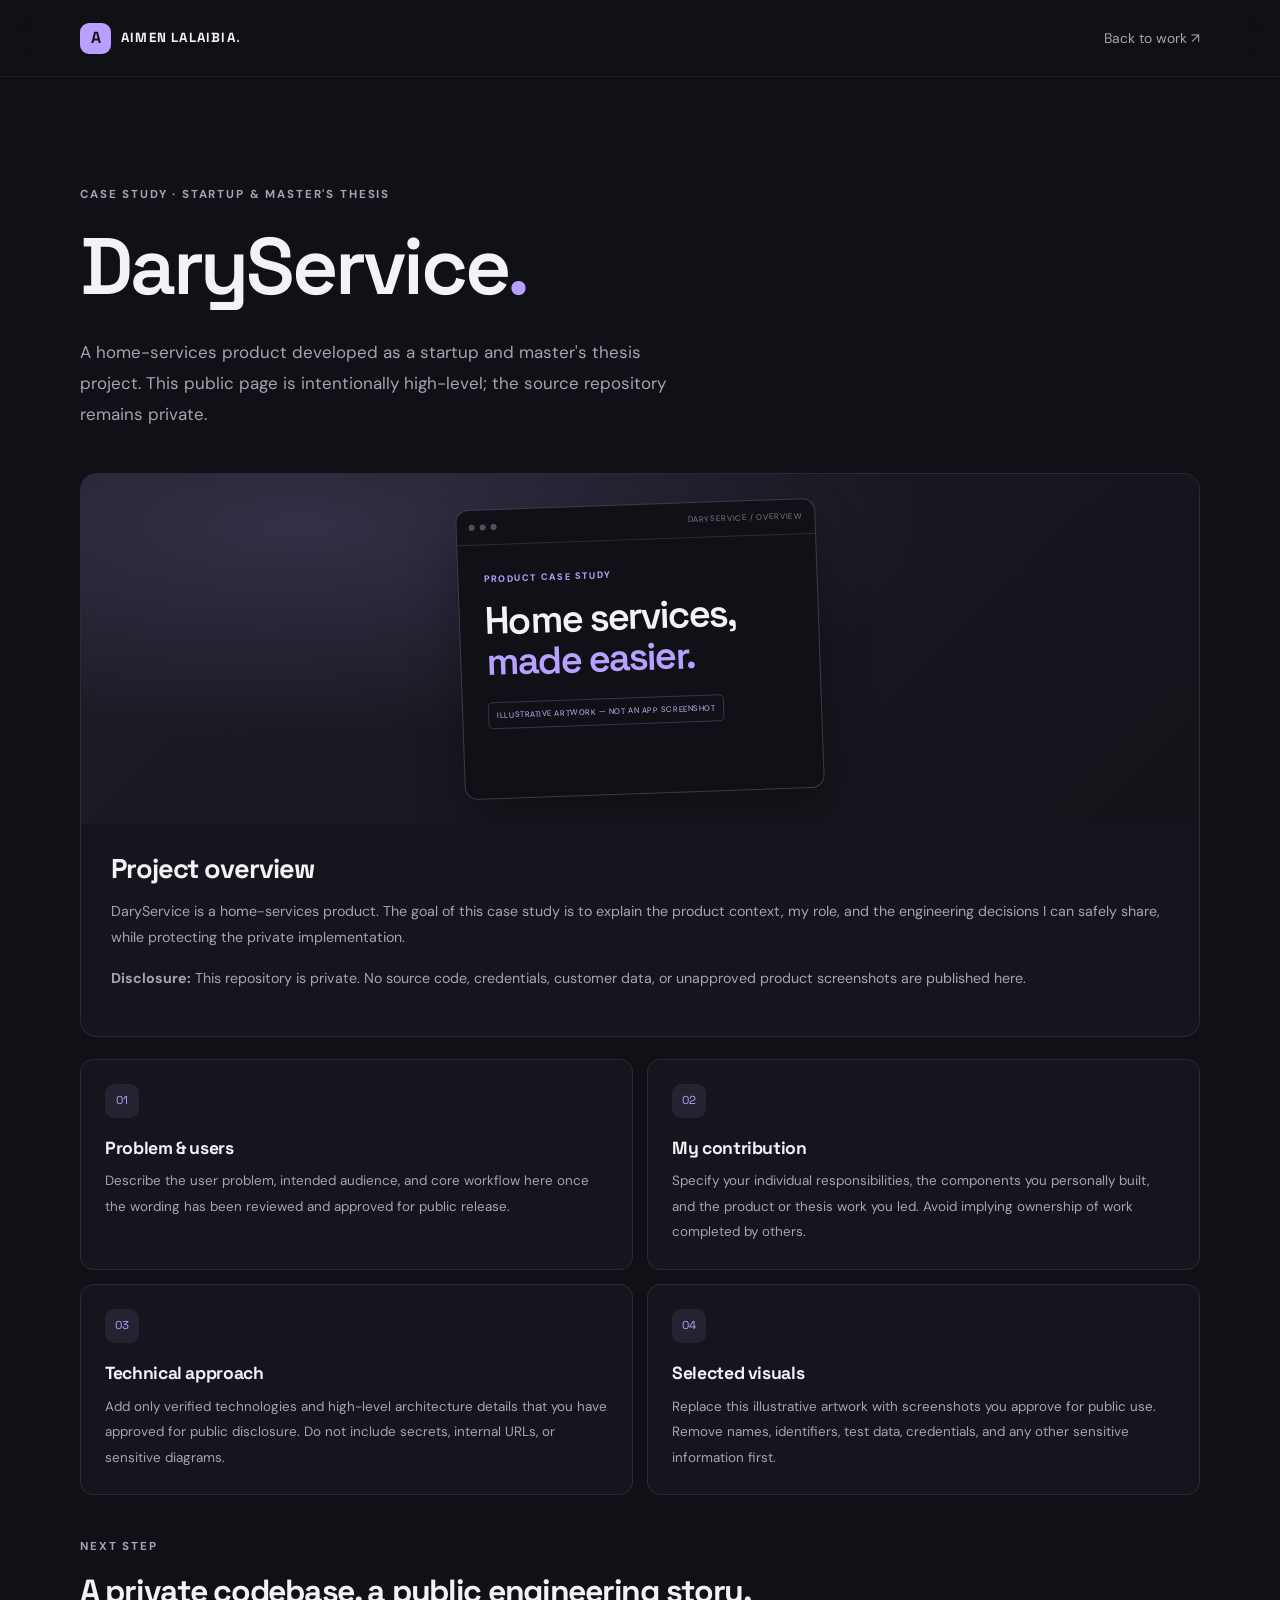
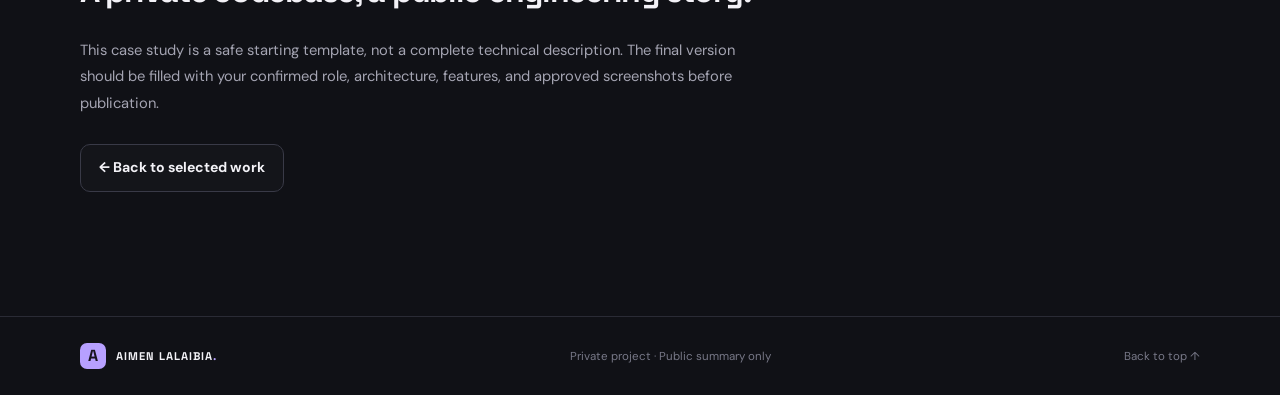
==== projects/daryservice.html @ c3aea8e3 "Added first code" ====
<!doctype html>
<html lang="en">
<head>
  <meta charset="utf-8">
  <meta name="viewport" content="width=device-width, initial-scale=1">
  <meta name="theme-color" content="#101116">
  <meta name="description" content="A high-level case study for DaryService, a private home-services startup and thesis project.">
  <title>DaryService Case Study | Aimen Lalaibia</title>
  <link rel="preconnect" href="https://fonts.googleapis.com">
  <link rel="preconnect" href="https://fonts.gstatic.com" crossorigin>
  <link href="https://fonts.googleapis.com/css2?family=DM+Sans:wght@400;500;600;700&family=Space+Grotesk:wght@400;500;600;700&display=swap" rel="stylesheet">
  <link rel="stylesheet" href="../css/style.css">
</head>
<body>
  <header class="site-header">
    <nav class="nav container" aria-label="Main navigation">
      <a class="brand" href="../index.html"><span class="brand-mark">A</span><span>AIMEN LALAIBIA<span class="brand-dot">.</span></span></a>
      <div class="nav-links" style="display:flex"><a href="../index.html#work">Back to work ↗</a></div>
    </nav>
  </header>
  <main class="container section">
    <p class="eyebrow">CASE STUDY · STARTUP & MASTER'S THESIS</p>
    <h1 style="font-size:clamp(2.8rem,7vw,5rem)">DaryService<span class="accent">.</span></h1>
    <p class="hero-lead">A home-services product developed as a startup and master's thesis project. This public page is intentionally high-level; the source repository remains private.</p>

    <div class="project-card" style="margin-top:42px">
      <div class="project-visual dary-visual" style="min-height:280px">
        <div class="visual-window">
          <div class="visual-window-top"><span></span><span></span><span></span><small>DARYSERVICE / OVERVIEW</small></div>
          <div class="dary-visual-content">
            <div class="visual-kicker">PRODUCT CASE STUDY</div>
            <div class="visual-title">Home services,<br><em>made easier.</em></div>
            <div class="visual-tag">ILLUSTRATIVE ARTWORK — NOT AN APP SCREENSHOT</div>
          </div>
        </div>
      </div>
      <div class="project-content">
        <h3>Project overview</h3>
        <p>DaryService is a home-services product. The goal of this case study is to explain the product context, my role, and the engineering decisions I can safely share, while protecting the private implementation.</p>
        <p><strong>Disclosure:</strong> This repository is private. No source code, credentials, customer data, or unapproved product screenshots are published here.</p>
      </div>
    </div>

    <div class="skills-grid" style="margin-top:22px">
      <article class="skill-card"><div class="skill-card-icon">01</div><h3>Problem & users</h3><p>Describe the user problem, intended audience, and core workflow here once the wording has been reviewed and approved for public release.</p></article>
      <article class="skill-card"><div class="skill-card-icon">02</div><h3>My contribution</h3><p>Specify your individual responsibilities, the components you personally built, and the product or thesis work you led. Avoid implying ownership of work completed by others.</p></article>
      <article class="skill-card"><div class="skill-card-icon">03</div><h3>Technical approach</h3><p>Add only verified technologies and high-level architecture details that you have approved for public disclosure. Do not include secrets, internal URLs, or sensitive diagrams.</p></article>
      <article class="skill-card"><div class="skill-card-icon">04</div><h3>Selected visuals</h3><p>Replace this illustrative artwork with screenshots you approve for public use. Remove names, identifiers, test data, credentials, and any other sensitive information first.</p></article>
    </div>

    <div style="margin-top:42px">
      <p class="eyebrow">NEXT STEP</p>
      <h2 style="font-size:2rem">A private codebase, a public engineering story.</h2>
      <p class="section-intro" style="max-width:680px;margin-top:16px">This case study is a safe starting template, not a complete technical description. The final version should be filled with your confirmed role, architecture, features, and approved screenshots before publication.</p>
      <p style="margin-top:28px"><a class="button button-secondary" href="../index.html#work">← Back to selected work</a></p>
    </div>
  </main>
  <footer class="site-footer"><div class="container footer-inner"><a class="brand" href="../index.html"><span class="brand-mark">A</span><span>AIMEN LALAIBIA<span class="brand-dot">.</span></span></a><span>Private project · Public summary only</span><a href="#top">Back to top ↑</a></div></footer>
</body>
</html>
---- css/style.css ----
/* Aimen Lalaibia — dark mobile-engineering portfolio */
:root {
  color-scheme: dark;
  --bg: #101116;
  --bg-soft: #15161d;
  --panel: #1a1b23;
  --panel-hover: #20212b;
  --text: #f3f2f7;
  --muted: #a4a4b2;
  --subtle: #777887;
  --line: #2a2b35;
  --accent: #b7a0ff;
  --accent-strong: #9b7dff;
  --green: #9be4bf;
  --font-body: "DM Sans", sans-serif;
  --font-display: "Space Grotesk", sans-serif;
  --max-width: 1120px;
}
* { box-sizing: border-box; }
html { scroll-behavior: smooth; scroll-padding-top: 90px; }
body { margin: 0; background: var(--bg); color: var(--text); font-family: var(--font-body); line-height: 1.65; -webkit-font-smoothing: antialiased; }
a { color: inherit; text-decoration: none; }
button, a { -webkit-tap-highlight-color: transparent; }
a:focus-visible, button:focus-visible { outline: 2px solid var(--accent); outline-offset: 4px; }
::selection { color: #15121f; background: var(--accent); }
.container { width: min(var(--max-width), calc(100% - 48px)); margin-inline: auto; }
.section { padding-block: 108px; }
.skip-link { position: absolute; left: 16px; top: -60px; z-index: 1000; padding: 10px 14px; background: var(--accent); color: #15121f; border-radius: 8px; }
.skip-link:focus { top: 12px; }
.site-header { position: sticky; top: 0; z-index: 100; background: rgba(16,17,22,.88); backdrop-filter: blur(18px); border-bottom: 1px solid rgba(255,255,255,.055); }
.nav { min-height: 76px; display: flex; align-items: center; justify-content: space-between; gap: 28px; }
.brand { display: inline-flex; align-items: center; gap: 10px; font-family: var(--font-display); font-weight: 700; font-size: .83rem; letter-spacing: .09em; white-space: nowrap; }
.brand-mark { display: grid; place-items: center; width: 31px; height: 31px; background: var(--accent); color: #17131f; border-radius: 9px; font-size: 1rem; letter-spacing: 0; }
.brand-dot, .accent { color: var(--accent); }
.nav-links { display: flex; align-items: center; gap: 31px; color: var(--muted); font-size: .87rem; }
.nav-links a { transition: color .2s ease; }
.nav-links a:hover, .social-links a:hover, .footer-inner > a:last-child:hover { color: var(--accent); }
.nav-links .nav-contact { color: var(--text); padding: 9px 13px; border: 1px solid var(--line); border-radius: 9px; }
.menu-toggle { display: none; border: 1px solid var(--line); border-radius: 9px; background: var(--panel); width: 42px; height: 42px; padding: 11px; cursor: pointer; }
.menu-toggle span { display: block; height: 2px; background: var(--text); margin: 5px 0; transition: transform .2s ease; }
.hero { min-height: 630px; display: grid; grid-template-columns: 1.25fr .75fr; align-items: center; gap: 70px; position: relative; padding-top: 92px; padding-bottom: 95px; overflow: hidden; }
.hero-copy { position: relative; z-index: 1; }
.eyebrow { margin: 0 0 18px; color: var(--muted); font-size: .72rem; font-weight: 700; letter-spacing: .16em; }
.status-dot { display: inline-block; width: 7px; height: 7px; margin-right: 8px; border-radius: 50%; background: var(--green); box-shadow: 0 0 0 4px rgba(155,228,191,.08); }
h1, h2, h3, p { margin-top: 0; }
h1, h2, h3 { font-family: var(--font-display); line-height: 1.12; letter-spacing: -.04em; }
h1 { max-width: 680px; margin-bottom: 25px; font-size: clamp(3.2rem, 6.1vw, 5.3rem); font-weight: 600; }
.hero-lead { max-width: 610px; color: var(--muted); font-size: 1.06rem; line-height: 1.85; }
.hero-actions { display: flex; flex-wrap: wrap; gap: 12px; margin-top: 30px; }
.button { min-height: 48px; display: inline-flex; align-items: center; justify-content: center; gap: 13px; padding: 0 18px; border: 1px solid transparent; border-radius: 10px; font-weight: 700; font-size: .88rem; transition: transform .2s ease, background .2s ease, border-color .2s ease; }
.button:hover { transform: translateY(-2px); }
.button-primary { background: var(--accent); color: #17131f; }
.button-primary:hover { background: #c7b6ff; }
.button-secondary { border-color: #393a47; color: var(--text); background: rgba(255,255,255,.015); }
.button-secondary:hover { border-color: var(--accent); }
.hero-meta { display: flex; gap: 12px; align-items: center; margin-top: 28px; color: var(--subtle); font-size: .81rem; }
.meta-separator { color: var(--accent); }
.hero-panel { position: relative; z-index: 1; padding: 25px; border: 1px solid #30313d; border-radius: 18px; background: linear-gradient(145deg, #1b1c25, #14151b); box-shadow: 0 25px 80px rgba(0,0,0,.18); }
.panel-top, .panel-bottom { display: flex; justify-content: space-between; align-items: center; gap: 12px; }
.panel-label { color: var(--subtle); font-size: .68rem; font-weight: 700; letter-spacing: .14em; }
.panel-icon { display: grid; place-items: center; width: 32px; height: 32px; border-radius: 10px; background: rgba(183,160,255,.1); color: var(--accent); font-size: 1.2rem; }
.focus-symbol { height: 170px; display: flex; align-items: center; justify-content: center; position: relative; margin: 12px 0 18px; overflow: hidden; border-radius: 12px; background: radial-gradient(ellipse at center, rgba(155,125,255,.16), transparent 66%), #15161d; }
.focus-symbol span { display: grid; place-items: center; width: 88px; height: 88px; color: #17131f; font-family: var(--font-display); font-size: 3.5rem; font-weight: 700; background: var(--accent); border-radius: 27px; transform: rotate(-8deg); box-shadow: 0 0 50px rgba(183,160,255,.2); }
.focus-symbol i { position: absolute; width: 160px; height: 160px; border: 1px solid rgba(183,160,255,.2); border-radius: 50%; }
.focus-symbol i:nth-of-type(2) { width: 210px; height: 210px; }
.focus-symbol i:nth-of-type(3) { width: 260px; height: 260px; }
.hero-panel h2 { margin-bottom: 10px; font-size: 1.4rem; }
.hero-panel p { margin-bottom: 22px; color: var(--muted); font-size: .9rem; }
.panel-divider { height: 1px; background: var(--line); margin-bottom: 17px; }
.panel-bottom { align-items: flex-start; flex-direction: column; gap: 2px; font-size: .79rem; }
.panel-bottom span { color: var(--subtle); }
.panel-bottom strong { font-weight: 600; }
.hero-decoration { position: absolute; border-radius: 50%; filter: blur(1px); pointer-events: none; }
.decoration-one { width: 260px; height: 260px; right: 10%; top: 6%; background: radial-gradient(circle, rgba(155,125,255,.06), transparent 70%); }
.decoration-two { width: 180px; height: 180px; left: 22%; bottom: 0; background: radial-gradient(circle, rgba(155,125,255,.045), transparent 70%); }
.proof-strip { display: grid; grid-template-columns: repeat(4, 1fr); border-block: 1px solid var(--line); padding-block: 23px; gap: 20px; }
.proof-strip > div { display: flex; align-items: center; gap: 11px; color: #c8c7d0; font-size: .82rem; }
.proof-number { color: var(--accent); font-family: var(--font-display); font-size: .72rem; }
.section-heading { display: flex; align-items: flex-end; justify-content: space-between; gap: 45px; margin-bottom: 42px; }
.section-heading .eyebrow { margin-bottom: 13px; }
.section-heading h2, .about-layout h2, .contact-section h2 { margin-bottom: 0; font-size: clamp(2.1rem, 4vw, 3.25rem); }
.section-intro { max-width: 410px; margin: 0 0 4px; color: var(--muted); font-size: .92rem; line-height: 1.8; }
.project-card { border: 1px solid var(--line); border-radius: 16px; overflow: hidden; background: var(--bg-soft); }
.project-featured { display: grid; grid-template-columns: .92fr 1.08fr; margin-bottom: 20px; }
.project-visual { min-height: 370px; display: grid; place-items: center; padding: 30px; overflow: hidden; background: #191a22; }
.dary-visual { background: radial-gradient(ellipse at 20% 15%, rgba(183,160,255,.16), transparent 50%), linear-gradient(135deg,#1c1c27,#13141a); }
.visual-window { width: min(100%, 360px); min-height: 290px; border: 1px solid #3b3b4a; border-radius: 13px; background: #101116; overflow: hidden; transform: rotate(-2deg); box-shadow: 0 25px 50px rgba(0,0,0,.3); }
.visual-window-top { height: 35px; display: flex; align-items: center; gap: 5px; padding: 0 12px; border-bottom: 1px solid #2b2c35; color: var(--subtle); }
.visual-window-top > span { width: 6px; height: 6px; border-radius: 50%; background: #51515d; }
.visual-window-top small { margin-left: auto; font-size: .5rem; letter-spacing: .08em; }
.dary-visual-content { padding: 27px 25px; }
.visual-kicker { color: var(--accent); font-size: .58rem; font-weight: 700; letter-spacing: .15em; }
.visual-title { margin-top: 14px; font-family: var(--font-display); font-size: clamp(1.7rem, 3vw, 2.5rem); font-weight: 600; line-height: 1.05; letter-spacing: -.05em; }
.visual-title em { color: var(--accent); font-style: normal; }
.visual-lines { display: flex; flex-direction: column; gap: 7px; margin-top: 20px; }
.visual-lines span { height: 5px; border-radius: 5px; background: #30313d; }
.visual-lines span:first-child { width: 90%; }.visual-lines span:nth-child(2) { width: 70%; }.visual-lines span:nth-child(3) { width: 48%; }
.visual-tag { display: inline-block; margin-top: 20px; padding: 6px 8px; border: 1px solid #3a344c; border-radius: 5px; color: #c6b6ff; font-size: .49rem; letter-spacing: .07em; }
.project-content { padding: 30px; }
.project-topline { display: flex; justify-content: space-between; align-items: center; gap: 10px; margin-bottom: 17px; }
.project-type, .project-index { color: var(--subtle); font-size: .65rem; font-weight: 700; letter-spacing: .1em; }
.project-index { white-space: nowrap; }
.project-content h3 { margin-bottom: 14px; font-size: 1.7rem; }
.project-content > p { color: var(--muted); font-size: .89rem; line-height: 1.85; }
.project-summary { max-width: 570px; }
.tag-list { display: flex; flex-wrap: wrap; gap: 7px; margin-top: 20px; }
.tag-list span { padding: 5px 9px; border: 1px solid #30313b; border-radius: 7px; color: #c4c2d0; font-size: .7rem; }
.project-links { display: flex; align-items: center; flex-wrap: wrap; gap: 18px; margin-top: 25px; font-size: .82rem; }
.project-links > a { color: var(--accent); font-weight: 700; }
.project-links > a:hover { color: #d4c9ff; }
.private-note, .confidential-caption { color: var(--subtle) !important; font-size: .72rem !important; }
.lock-icon { margin-right: 5px; }
.project-grid { display: grid; grid-template-columns: repeat(2, minmax(0, 1fr)); gap: 20px; }
.project-compact { display: flex; flex-direction: column; }
.project-compact .project-content { flex: 1; padding: 25px; }
.project-compact .project-content h3 { font-size: 1.35rem; }
.project-compact .project-content > p { font-size: .84rem; }
.mini-visual { min-height: 185px; position: relative; overflow: hidden; display: flex; align-items: center; justify-content: center; background: #1b1c25; }
.fidelity-visual { background: radial-gradient(ellipse at 70% 40%, rgba(183,160,255,.14), transparent 55%), #191a22; }
.mini-visual-label { position: absolute; left: 19px; top: 17px; color: #b7a0ff; font-size: .6rem; font-weight: 700; letter-spacing: .12em; }
.mini-shape { position: absolute; border: 1px solid rgba(183,160,255,.3); border-radius: 18px; transform: rotate(-15deg); }
.shape-a { width: 110px; height: 150px; right: 28%; top: 35px; background: linear-gradient(145deg,#292538,#16171e); }
.shape-b { width: 90px; height: 125px; right: 17%; top: 52px; background: #22202e; }
.mini-caption { position: absolute; bottom: 17px; left: 19px; font-family: var(--font-display); font-size: 1.3rem; font-weight: 600; }
.homes-visual { background: radial-gradient(ellipse at 20% 20%, rgba(114,212,171,.1), transparent 55%), #191a22; }
.home-card { position: absolute; width: 180px; height: 72px; display: flex; align-items: center; gap: 10px; padding: 13px; border: 1px solid #3a3b46; border-radius: 10px; background: #121319; color: #d6d5de; font-size: .65rem; box-shadow: 0 10px 30px rgba(0,0,0,.15); }
.home-card-one { transform: rotate(-7deg) translate(-17px,-10px); }.home-card-two { transform: rotate(6deg) translate(22px,22px); }
.home-icon { display: grid; place-items: center; width: 30px; height: 30px; border-radius: 8px; background: rgba(155,228,191,.1); color: var(--green); font-size: 1rem; }
.home-card i { margin-left: auto; width: 6px; height: 6px; border-radius: 50%; background: var(--green); }
.homes-visual .mini-caption { z-index: 2; padding: 3px 8px; background: #191a22; border-radius: 5px; }
.section-footnote { margin: 18px 0 0; color: var(--subtle); font-size: .75rem; }
.experience-section { background: #14151b; border-block: 1px solid #22232c; }
.timeline { position: relative; display: flex; flex-direction: column; gap: 0; }
.timeline-item { display: grid; grid-template-columns: 170px 20px 1fr; gap: 20px; padding-bottom: 48px; }
.timeline-item:last-child { padding-bottom: 0; }
.timeline-date { padding-top: 4px; color: var(--subtle); font-size: .72rem; font-weight: 700; letter-spacing: .07em; }
.timeline-marker { position: relative; display: flex; justify-content: center; }
.timeline-marker::before { content: ""; width: 9px; height: 9px; margin-top: 8px; border: 2px solid var(--accent); border-radius: 50%; background: #14151b; z-index: 1; }
.timeline-marker::after { content: ""; position: absolute; top: 22px; bottom: -48px; width: 1px; background: #38313f; }
.timeline-item:last-child .timeline-marker::after { display: none; }
.timeline-body { padding-bottom: 5px; }
.timeline-title-row { display: flex; align-items: flex-start; justify-content: space-between; gap: 20px; }
.timeline-body h3 { margin-bottom: 5px; font-size: 1.25rem; letter-spacing: -.025em; }
.company { margin-bottom: 18px; color: var(--accent); font-size: .85rem; }
.timeline-kind { padding: 4px 8px; border: 1px solid #36323f; border-radius: 6px; color: var(--subtle); font-size: .62rem; letter-spacing: .08em; white-space: nowrap; }
.timeline-body ul { padding-left: 18px; margin: 0 0 13px; color: var(--muted); font-size: .86rem; }
.timeline-body li { margin-bottom: 8px; padding-left: 4px; }
.timeline-body li::marker { color: var(--accent); }
.skills-grid { display: grid; grid-template-columns: repeat(2, minmax(0,1fr)); gap: 14px; }
.skill-card { min-height: 190px; padding: 24px; border: 1px solid var(--line); border-radius: 13px; background: var(--bg-soft); transition: background .2s ease, border-color .2s ease, transform .2s ease; }
.skill-card:hover { background: var(--panel-hover); border-color: #484052; transform: translateY(-2px); }
.skill-card-icon { display: grid; place-items: center; width: 34px; height: 34px; margin-bottom: 21px; border-radius: 9px; background: rgba(183,160,255,.09); color: var(--accent); font-family: var(--font-display); font-size: .72rem; }
.skill-card h3 { margin-bottom: 10px; font-size: 1.1rem; letter-spacing: -.02em; }
.skill-card p { margin-bottom: 0; color: var(--muted); font-size: .84rem; line-height: 1.9; }
.about-section { background: #14151b; border-block: 1px solid #22232c; }
.about-layout { display: grid; grid-template-columns: .9fr 1.1fr; gap: 80px; }
.about-layout h2 { font-size: clamp(2.1rem, 3.8vw, 3rem); }
.about-copy > p { color: var(--muted); font-size: .92rem; line-height: 1.9; }
.education-list { display: flex; flex-direction: column; gap: 20px; margin-top: 30px; }
.education-list > div { display: flex; flex-direction: column; gap: 4px; padding-left: 17px; border-left: 2px solid #5c4a84; }
.education-list span { color: var(--accent); font-size: .7rem; font-weight: 700; letter-spacing: .08em; }
.education-list strong { font-size: .9rem; font-weight: 600; }
.education-list small { color: var(--subtle); font-size: .78rem; line-height: 1.6; }
.contact-section { text-align: center; padding-block: 112px 100px; }
.contact-section .eyebrow { margin-bottom: 17px; }
.contact-section h2 { font-size: clamp(2.7rem, 5vw, 4rem); }
.contact-copy { max-width: 520px; margin: 22px auto 0; color: var(--muted); font-size: .95rem; line-height: 1.8; }
.contact-actions { justify-content: center; }
.social-links { display: flex; flex-wrap: wrap; justify-content: center; gap: 25px; margin-top: 34px; color: var(--muted); font-size: .8rem; }
.site-footer { border-top: 1px solid var(--line); }
.footer-inner { min-height: 78px; display: flex; align-items: center; justify-content: space-between; gap: 20px; color: var(--subtle); font-size: .72rem; }
.footer-inner .brand { color: var(--text); font-size: .7rem; }
.footer-inner .brand-mark { width: 26px; height: 26px; border-radius: 7px; }
.footer-inner > a:last-child { white-space: nowrap; }
@media (max-width: 900px) {
  .hero { gap: 35px; grid-template-columns: 1.1fr .9fr; }
  .hero-panel { padding: 19px; }
  .proof-strip { grid-template-columns: repeat(2, 1fr); }
  .about-layout { gap: 45px; }
  .project-content { padding: 24px; }
  .timeline-item { grid-template-columns: 135px 18px 1fr; gap: 15px; }
}
@media (max-width: 700px) {
  .container { width: min(100% - 36px, var(--max-width)); }
  .section { padding-block: 76px; }
  .nav { min-height: 68px; }
  .menu-toggle { display: block; }
  .nav-links { display: none; position: absolute; left: 18px; right: 18px; top: 61px; padding: 16px; border: 1px solid var(--line); border-radius: 13px; background: #191a22; flex-direction: column; align-items: stretch; gap: 0; box-shadow: 0 20px 45px rgba(0,0,0,.35); }
  .nav-links.is-open { display: flex; }
  .nav-links a { padding: 12px 10px; }
  .nav-links .nav-contact { margin-top: 5px; text-align: center; }
  .hero { min-height: auto; grid-template-columns: 1fr; gap: 42px; padding-top: 75px; padding-bottom: 64px; }
  h1 { font-size: clamp(3rem, 12vw, 4.5rem); }
  .hero-lead { font-size: .98rem; }
  .hero-panel { max-width: 470px; }
  .focus-symbol { height: 145px; }
  .proof-strip { gap: 17px 12px; padding-block: 20px; }
  .proof-strip > div { align-items: flex-start; font-size: .75rem; }
  .section-heading { display: block; margin-bottom: 30px; }
  .section-intro { margin-top: 18px; }
  .project-featured { grid-template-columns: 1fr; }
  .project-visual { min-height: 285px; padding: 22px; }
  .visual-window { min-height: 245px; }
  .dary-visual-content { padding: 20px; }
  .project-grid, .skills-grid { grid-template-columns: 1fr; }
  .project-compact .project-content { padding: 23px; }
  .mini-visual { min-height: 175px; }
  .timeline-item { grid-template-columns: 18px 1fr; gap: 13px; padding-bottom: 38px; }
  .timeline-date { grid-column: 2; grid-row: 1; padding-top: 0; }
  .timeline-marker { grid-column: 1; grid-row: 1 / span 2; }
  .timeline-marker::before { margin-top: 5px; }
  .timeline-marker::after { top: 20px; bottom: -38px; }
  .timeline-body { grid-column: 2; grid-row: 2; }
  .timeline-title-row { display: block; }
  .timeline-kind { display: inline-block; margin-bottom: 13px; }
  .about-layout { grid-template-columns: 1fr; gap: 30px; }
  .contact-section { padding-block: 78px; }
  .footer-inner { padding-block: 18px; flex-wrap: wrap; }
  .footer-inner > span { order: 3; width: 100%; }
}
@media (max-width: 400px) {
  .container { width: calc(100% - 28px); }
  .brand { font-size: .72rem; }
  .hero-actions { flex-direction: column; align-items: stretch; }
  .hero-meta { flex-wrap: wrap; }
  .project-content { padding: 21px; }
  .project-topline { align-items: flex-start; }
  .project-type, .project-index { font-size: .58rem; }
}
@media (prefers-reduced-motion: reduce) {
  *, *::before, *::after { scroll-behavior: auto !important; transition-duration: .01ms !important; animation-duration: .01ms !important; animation-iteration-count: 1 !important; }
}
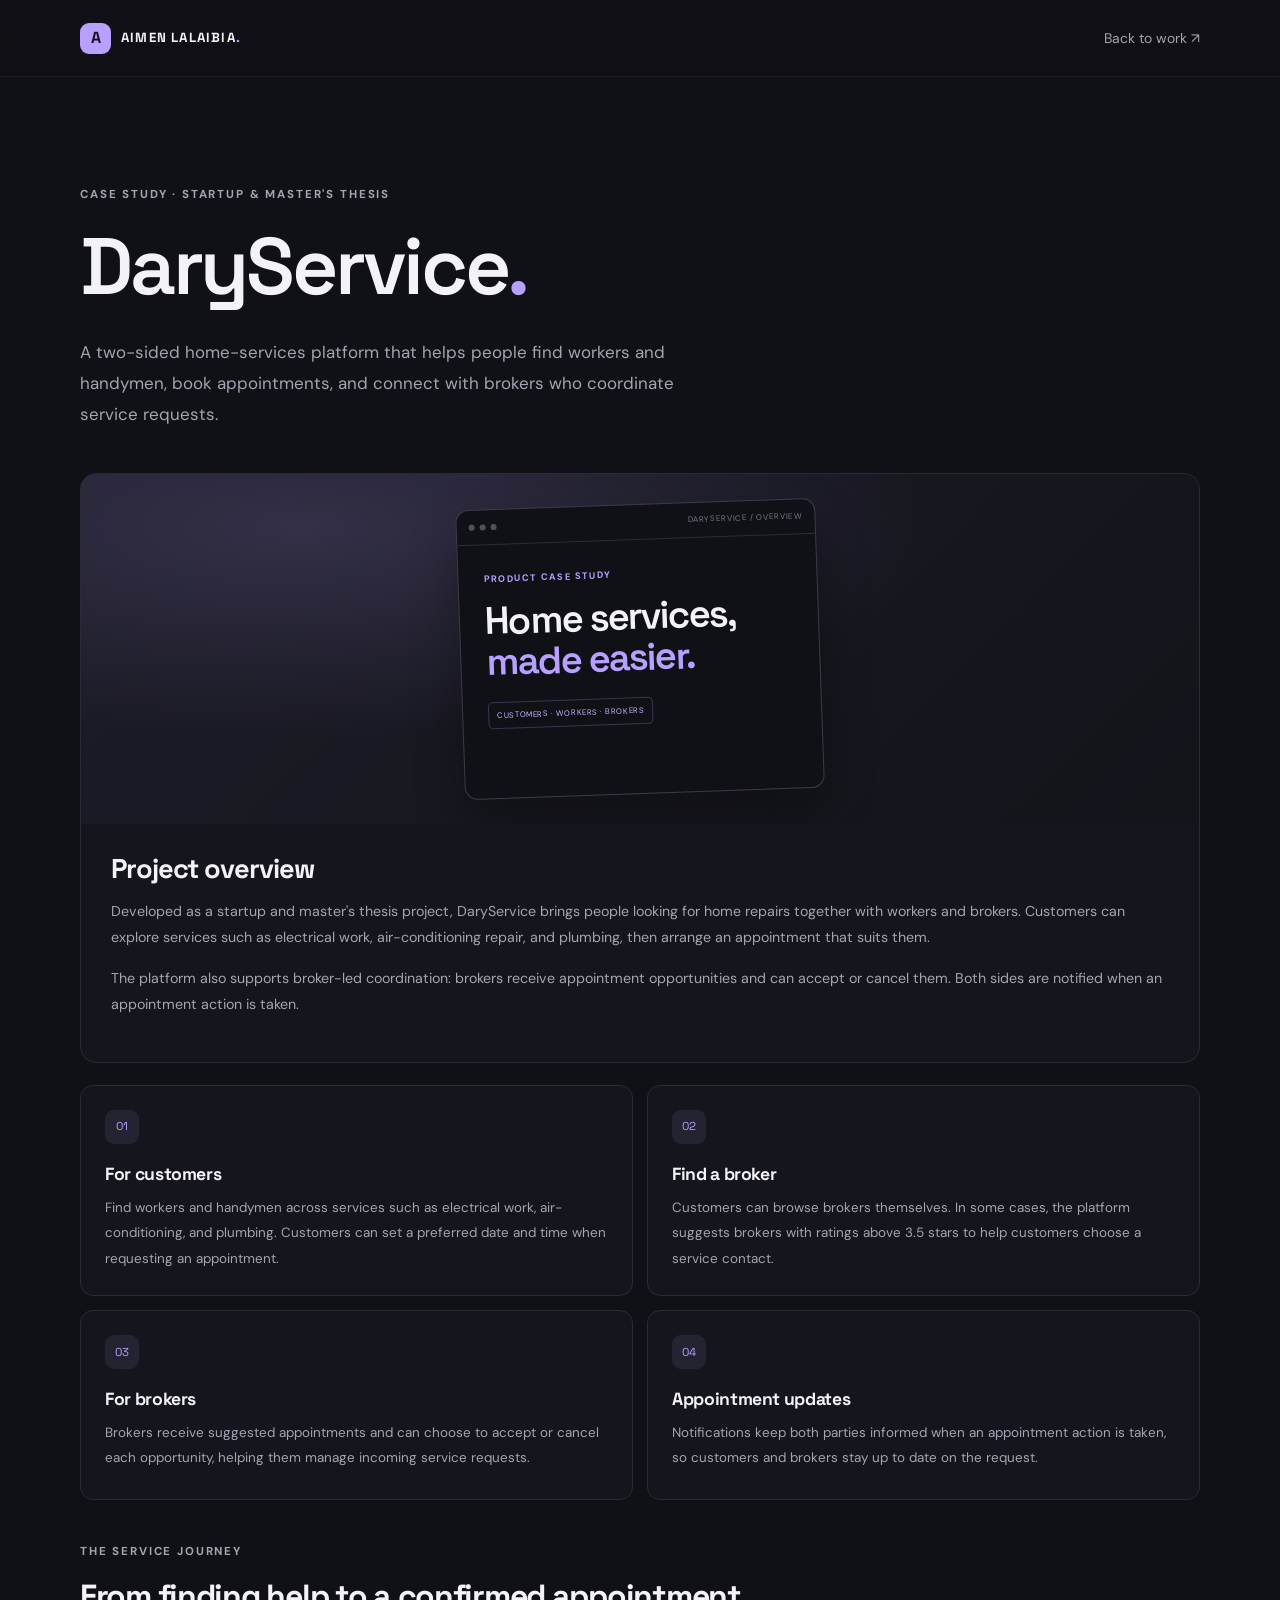
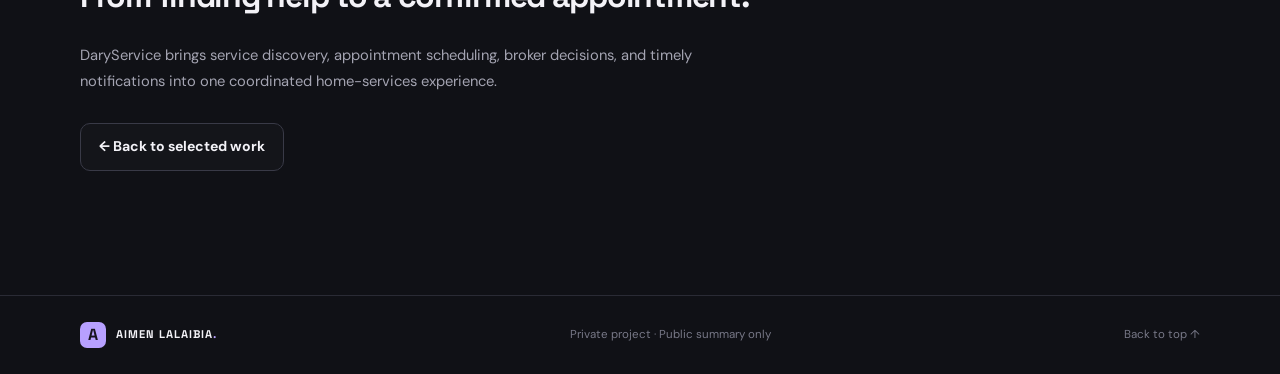
==== commit fe92cf1e: "refactored and deleted readme file" ====
--- a/projects/daryservice.html
+++ b/projects/daryservice.html
@@ -1,60 +1,82 @@
 <!doctype html>
 <html lang="en">
+
 <head>
-  <meta charset="utf-8">
-  <meta name="viewport" content="width=device-width, initial-scale=1">
-  <meta name="theme-color" content="#101116">
-  <meta name="description" content="A high-level case study for DaryService, a private home-services startup and thesis project.">
-  <title>DaryService Case Study | Aimen Lalaibia</title>
-  <link rel="preconnect" href="https://fonts.googleapis.com">
-  <link rel="preconnect" href="https://fonts.gstatic.com" crossorigin>
-  <link href="https://fonts.googleapis.com/css2?family=DM+Sans:wght@400;500;600;700&family=Space+Grotesk:wght@400;500;600;700&display=swap" rel="stylesheet">
-  <link rel="stylesheet" href="../css/style.css">
+    <meta charset="utf-8">
+    <meta name="viewport" content="width=device-width, initial-scale=1">
+    <meta name="theme-color" content="#101116">
+    <meta name="description" content="DaryService is a two-sided home-services platform for finding workers, booking appointments, and coordinating brokers.">
+    <title>DaryService Case Study | Aimen Lalaibia</title>
+    <link rel="preconnect" href="https://fonts.googleapis.com">
+    <link rel="preconnect" href="https://fonts.gstatic.com" crossorigin>
+    <link href="https://fonts.googleapis.com/css2?family=DM+Sans:wght@400;500;600;700&family=Space+Grotesk:wght@400;500;600;700&display=swap" rel="stylesheet">
+    <link rel="stylesheet" href="../css/style.css">
 </head>
+
 <body>
-  <header class="site-header">
-    <nav class="nav container" aria-label="Main navigation">
-      <a class="brand" href="../index.html"><span class="brand-mark">A</span><span>AIMEN LALAIBIA<span class="brand-dot">.</span></span></a>
-      <div class="nav-links" style="display:flex"><a href="../index.html#work">Back to work ↗</a></div>
-    </nav>
-  </header>
-  <main class="container section">
-    <p class="eyebrow">CASE STUDY · STARTUP & MASTER'S THESIS</p>
-    <h1 style="font-size:clamp(2.8rem,7vw,5rem)">DaryService<span class="accent">.</span></h1>
-    <p class="hero-lead">A home-services product developed as a startup and master's thesis project. This public page is intentionally high-level; the source repository remains private.</p>
+    <header class="site-header">
+        <nav class="nav container" aria-label="Main navigation">
+            <a class="brand" href="../index.html"><span class="brand-mark">A</span><span>AIMEN LALAIBIA<span class="brand-dot">.</span></span></a>
+            <div class="nav-links" style="display:flex"><a href="../index.html#work">Back to work ↗</a></div>
+        </nav>
+    </header>
+    <main class="container section">
+        <p class="eyebrow">CASE STUDY · STARTUP & MASTER'S THESIS</p>
+        <h1 style="font-size:clamp(2.8rem,7vw,5rem)">DaryService<span class="accent">.</span></h1>
+        <p class="hero-lead">A two-sided home-services platform that helps people find workers and handymen, book appointments, and connect with brokers who coordinate service requests.</p>
 
-    <div class="project-card" style="margin-top:42px">
-      <div class="project-visual dary-visual" style="min-height:280px">
-        <div class="visual-window">
-          <div class="visual-window-top"><span></span><span></span><span></span><small>DARYSERVICE / OVERVIEW</small></div>
-          <div class="dary-visual-content">
-            <div class="visual-kicker">PRODUCT CASE STUDY</div>
-            <div class="visual-title">Home services,<br><em>made easier.</em></div>
-            <div class="visual-tag">ILLUSTRATIVE ARTWORK — NOT AN APP SCREENSHOT</div>
-          </div>
+        <div class="project-card" style="margin-top:42px">
+            <div class="project-visual dary-visual" style="min-height:280px">
+                <div class="visual-window">
+                    <div class="visual-window-top"><span></span><span></span><span></span><small>DARYSERVICE / OVERVIEW</small></div>
+                    <div class="dary-visual-content">
+                        <div class="visual-kicker">PRODUCT CASE STUDY</div>
+                        <div class="visual-title">Home services,<br><em>made easier.</em></div>
+                        <div class="visual-tag">CUSTOMERS · WORKERS · BROKERS</div>
+                    </div>
+                </div>
+            </div>
+            <div class="project-content">
+                <h3>Project overview</h3>
+                <p>Developed as a startup and master's thesis project, DaryService brings people looking for home repairs together with workers and brokers. Customers can explore services such as electrical work, air-conditioning repair, and plumbing, then
+                    arrange an appointment that suits them.</p>
+                <p>The platform also supports broker-led coordination: brokers receive appointment opportunities and can accept or cancel them. Both sides are notified when an appointment action is taken.</p>
+            </div>
         </div>
-      </div>
-      <div class="project-content">
-        <h3>Project overview</h3>
-        <p>DaryService is a home-services product. The goal of this case study is to explain the product context, my role, and the engineering decisions I can safely share, while protecting the private implementation.</p>
-        <p><strong>Disclosure:</strong> This repository is private. No source code, credentials, customer data, or unapproved product screenshots are published here.</p>
-      </div>
-    </div>
 
-    <div class="skills-grid" style="margin-top:22px">
-      <article class="skill-card"><div class="skill-card-icon">01</div><h3>Problem & users</h3><p>Describe the user problem, intended audience, and core workflow here once the wording has been reviewed and approved for public release.</p></article>
-      <article class="skill-card"><div class="skill-card-icon">02</div><h3>My contribution</h3><p>Specify your individual responsibilities, the components you personally built, and the product or thesis work you led. Avoid implying ownership of work completed by others.</p></article>
-      <article class="skill-card"><div class="skill-card-icon">03</div><h3>Technical approach</h3><p>Add only verified technologies and high-level architecture details that you have approved for public disclosure. Do not include secrets, internal URLs, or sensitive diagrams.</p></article>
-      <article class="skill-card"><div class="skill-card-icon">04</div><h3>Selected visuals</h3><p>Replace this illustrative artwork with screenshots you approve for public use. Remove names, identifiers, test data, credentials, and any other sensitive information first.</p></article>
-    </div>
+        <div class="skills-grid" style="margin-top:22px">
+            <article class="skill-card">
+                <div class="skill-card-icon">01</div>
+                <h3>For customers</h3>
+                <p>Find workers and handymen across services such as electrical work, air-conditioning, and plumbing. Customers can set a preferred date and time when requesting an appointment.</p>
+            </article>
+            <article class="skill-card">
+                <div class="skill-card-icon">02</div>
+                <h3>Find a broker</h3>
+                <p>Customers can browse brokers themselves. In some cases, the platform suggests brokers with ratings above 3.5 stars to help customers choose a service contact.</p>
+            </article>
+            <article class="skill-card">
+                <div class="skill-card-icon">03</div>
+                <h3>For brokers</h3>
+                <p>Brokers receive suggested appointments and can choose to accept or cancel each opportunity, helping them manage incoming service requests.</p>
+            </article>
+            <article class="skill-card">
+                <div class="skill-card-icon">04</div>
+                <h3>Appointment updates</h3>
+                <p>Notifications keep both parties informed when an appointment action is taken, so customers and brokers stay up to date on the request.</p>
+            </article>
+        </div>
 
-    <div style="margin-top:42px">
-      <p class="eyebrow">NEXT STEP</p>
-      <h2 style="font-size:2rem">A private codebase, a public engineering story.</h2>
-      <p class="section-intro" style="max-width:680px;margin-top:16px">This case study is a safe starting template, not a complete technical description. The final version should be filled with your confirmed role, architecture, features, and approved screenshots before publication.</p>
-      <p style="margin-top:28px"><a class="button button-secondary" href="../index.html#work">← Back to selected work</a></p>
-    </div>
-  </main>
-  <footer class="site-footer"><div class="container footer-inner"><a class="brand" href="../index.html"><span class="brand-mark">A</span><span>AIMEN LALAIBIA<span class="brand-dot">.</span></span></a><span>Private project · Public summary only</span><a href="#top">Back to top ↑</a></div></footer>
+        <div style="margin-top:42px">
+            <p class="eyebrow">THE SERVICE JOURNEY</p>
+            <h2 style="font-size:2rem">From finding help to a confirmed appointment.</h2>
+            <p class="section-intro" style="max-width:680px;margin-top:16px">DaryService brings service discovery, appointment scheduling, broker decisions, and timely notifications into one coordinated home-services experience.</p>
+            <p style="margin-top:28px"><a class="button button-secondary" href="../index.html#work">← Back to selected work</a></p>
+        </div>
+    </main>
+    <footer class="site-footer">
+        <div class="container footer-inner"><a class="brand" href="../index.html"><span class="brand-mark">A</span><span>AIMEN LALAIBIA<span class="brand-dot">.</span></span></a><span>Private project · Public summary only</span><a href="#top">Back to top ↑</a></div>
+    </footer>
 </body>
-</html>
+
+</html>
--- a/css/style.css
+++ b/css/style.css
@@ -1,4 +1,5 @@
 /* Aimen Lalaibia — dark mobile-engineering portfolio */
+
 :root {
   color-scheme: dark;
   --bg: #101116;
@@ -16,217 +17,1436 @@
   --font-display: "Space Grotesk", sans-serif;
   --max-width: 1120px;
 }
-* { box-sizing: border-box; }
-html { scroll-behavior: smooth; scroll-padding-top: 90px; }
-body { margin: 0; background: var(--bg); color: var(--text); font-family: var(--font-body); line-height: 1.65; -webkit-font-smoothing: antialiased; }
-a { color: inherit; text-decoration: none; }
-button, a { -webkit-tap-highlight-color: transparent; }
-a:focus-visible, button:focus-visible { outline: 2px solid var(--accent); outline-offset: 4px; }
-::selection { color: #15121f; background: var(--accent); }
-.container { width: min(var(--max-width), calc(100% - 48px)); margin-inline: auto; }
-.section { padding-block: 108px; }
-.skip-link { position: absolute; left: 16px; top: -60px; z-index: 1000; padding: 10px 14px; background: var(--accent); color: #15121f; border-radius: 8px; }
-.skip-link:focus { top: 12px; }
-.site-header { position: sticky; top: 0; z-index: 100; background: rgba(16,17,22,.88); backdrop-filter: blur(18px); border-bottom: 1px solid rgba(255,255,255,.055); }
-.nav { min-height: 76px; display: flex; align-items: center; justify-content: space-between; gap: 28px; }
-.brand { display: inline-flex; align-items: center; gap: 10px; font-family: var(--font-display); font-weight: 700; font-size: .83rem; letter-spacing: .09em; white-space: nowrap; }
-.brand-mark { display: grid; place-items: center; width: 31px; height: 31px; background: var(--accent); color: #17131f; border-radius: 9px; font-size: 1rem; letter-spacing: 0; }
-.brand-dot, .accent { color: var(--accent); }
-.nav-links { display: flex; align-items: center; gap: 31px; color: var(--muted); font-size: .87rem; }
-.nav-links a { transition: color .2s ease; }
-.nav-links a:hover, .social-links a:hover, .footer-inner > a:last-child:hover { color: var(--accent); }
-.nav-links .nav-contact { color: var(--text); padding: 9px 13px; border: 1px solid var(--line); border-radius: 9px; }
-.menu-toggle { display: none; border: 1px solid var(--line); border-radius: 9px; background: var(--panel); width: 42px; height: 42px; padding: 11px; cursor: pointer; }
-.menu-toggle span { display: block; height: 2px; background: var(--text); margin: 5px 0; transition: transform .2s ease; }
-.hero { min-height: 630px; display: grid; grid-template-columns: 1.25fr .75fr; align-items: center; gap: 70px; position: relative; padding-top: 92px; padding-bottom: 95px; overflow: hidden; }
-.hero-copy { position: relative; z-index: 1; }
-.eyebrow { margin: 0 0 18px; color: var(--muted); font-size: .72rem; font-weight: 700; letter-spacing: .16em; }
-.status-dot { display: inline-block; width: 7px; height: 7px; margin-right: 8px; border-radius: 50%; background: var(--green); box-shadow: 0 0 0 4px rgba(155,228,191,.08); }
-h1, h2, h3, p { margin-top: 0; }
-h1, h2, h3 { font-family: var(--font-display); line-height: 1.12; letter-spacing: -.04em; }
-h1 { max-width: 680px; margin-bottom: 25px; font-size: clamp(3.2rem, 6.1vw, 5.3rem); font-weight: 600; }
-.hero-lead { max-width: 610px; color: var(--muted); font-size: 1.06rem; line-height: 1.85; }
-.hero-actions { display: flex; flex-wrap: wrap; gap: 12px; margin-top: 30px; }
-.button { min-height: 48px; display: inline-flex; align-items: center; justify-content: center; gap: 13px; padding: 0 18px; border: 1px solid transparent; border-radius: 10px; font-weight: 700; font-size: .88rem; transition: transform .2s ease, background .2s ease, border-color .2s ease; }
-.button:hover { transform: translateY(-2px); }
-.button-primary { background: var(--accent); color: #17131f; }
-.button-primary:hover { background: #c7b6ff; }
-.button-secondary { border-color: #393a47; color: var(--text); background: rgba(255,255,255,.015); }
-.button-secondary:hover { border-color: var(--accent); }
-.hero-meta { display: flex; gap: 12px; align-items: center; margin-top: 28px; color: var(--subtle); font-size: .81rem; }
-.meta-separator { color: var(--accent); }
-.hero-panel { position: relative; z-index: 1; padding: 25px; border: 1px solid #30313d; border-radius: 18px; background: linear-gradient(145deg, #1b1c25, #14151b); box-shadow: 0 25px 80px rgba(0,0,0,.18); }
-.panel-top, .panel-bottom { display: flex; justify-content: space-between; align-items: center; gap: 12px; }
-.panel-label { color: var(--subtle); font-size: .68rem; font-weight: 700; letter-spacing: .14em; }
-.panel-icon { display: grid; place-items: center; width: 32px; height: 32px; border-radius: 10px; background: rgba(183,160,255,.1); color: var(--accent); font-size: 1.2rem; }
-.focus-symbol { height: 170px; display: flex; align-items: center; justify-content: center; position: relative; margin: 12px 0 18px; overflow: hidden; border-radius: 12px; background: radial-gradient(ellipse at center, rgba(155,125,255,.16), transparent 66%), #15161d; }
-.focus-symbol span { display: grid; place-items: center; width: 88px; height: 88px; color: #17131f; font-family: var(--font-display); font-size: 3.5rem; font-weight: 700; background: var(--accent); border-radius: 27px; transform: rotate(-8deg); box-shadow: 0 0 50px rgba(183,160,255,.2); }
-.focus-symbol i { position: absolute; width: 160px; height: 160px; border: 1px solid rgba(183,160,255,.2); border-radius: 50%; }
-.focus-symbol i:nth-of-type(2) { width: 210px; height: 210px; }
-.focus-symbol i:nth-of-type(3) { width: 260px; height: 260px; }
-.hero-panel h2 { margin-bottom: 10px; font-size: 1.4rem; }
-.hero-panel p { margin-bottom: 22px; color: var(--muted); font-size: .9rem; }
-.panel-divider { height: 1px; background: var(--line); margin-bottom: 17px; }
-.panel-bottom { align-items: flex-start; flex-direction: column; gap: 2px; font-size: .79rem; }
-.panel-bottom span { color: var(--subtle); }
-.panel-bottom strong { font-weight: 600; }
-.hero-decoration { position: absolute; border-radius: 50%; filter: blur(1px); pointer-events: none; }
-.decoration-one { width: 260px; height: 260px; right: 10%; top: 6%; background: radial-gradient(circle, rgba(155,125,255,.06), transparent 70%); }
-.decoration-two { width: 180px; height: 180px; left: 22%; bottom: 0; background: radial-gradient(circle, rgba(155,125,255,.045), transparent 70%); }
-.proof-strip { display: grid; grid-template-columns: repeat(4, 1fr); border-block: 1px solid var(--line); padding-block: 23px; gap: 20px; }
-.proof-strip > div { display: flex; align-items: center; gap: 11px; color: #c8c7d0; font-size: .82rem; }
-.proof-number { color: var(--accent); font-family: var(--font-display); font-size: .72rem; }
-.section-heading { display: flex; align-items: flex-end; justify-content: space-between; gap: 45px; margin-bottom: 42px; }
-.section-heading .eyebrow { margin-bottom: 13px; }
-.section-heading h2, .about-layout h2, .contact-section h2 { margin-bottom: 0; font-size: clamp(2.1rem, 4vw, 3.25rem); }
-.section-intro { max-width: 410px; margin: 0 0 4px; color: var(--muted); font-size: .92rem; line-height: 1.8; }
-.project-card { border: 1px solid var(--line); border-radius: 16px; overflow: hidden; background: var(--bg-soft); }
-.project-featured { display: grid; grid-template-columns: .92fr 1.08fr; margin-bottom: 20px; }
-.project-visual { min-height: 370px; display: grid; place-items: center; padding: 30px; overflow: hidden; background: #191a22; }
-.dary-visual { background: radial-gradient(ellipse at 20% 15%, rgba(183,160,255,.16), transparent 50%), linear-gradient(135deg,#1c1c27,#13141a); }
-.visual-window { width: min(100%, 360px); min-height: 290px; border: 1px solid #3b3b4a; border-radius: 13px; background: #101116; overflow: hidden; transform: rotate(-2deg); box-shadow: 0 25px 50px rgba(0,0,0,.3); }
-.visual-window-top { height: 35px; display: flex; align-items: center; gap: 5px; padding: 0 12px; border-bottom: 1px solid #2b2c35; color: var(--subtle); }
-.visual-window-top > span { width: 6px; height: 6px; border-radius: 50%; background: #51515d; }
-.visual-window-top small { margin-left: auto; font-size: .5rem; letter-spacing: .08em; }
-.dary-visual-content { padding: 27px 25px; }
-.visual-kicker { color: var(--accent); font-size: .58rem; font-weight: 700; letter-spacing: .15em; }
-.visual-title { margin-top: 14px; font-family: var(--font-display); font-size: clamp(1.7rem, 3vw, 2.5rem); font-weight: 600; line-height: 1.05; letter-spacing: -.05em; }
-.visual-title em { color: var(--accent); font-style: normal; }
-.visual-lines { display: flex; flex-direction: column; gap: 7px; margin-top: 20px; }
-.visual-lines span { height: 5px; border-radius: 5px; background: #30313d; }
-.visual-lines span:first-child { width: 90%; }.visual-lines span:nth-child(2) { width: 70%; }.visual-lines span:nth-child(3) { width: 48%; }
-.visual-tag { display: inline-block; margin-top: 20px; padding: 6px 8px; border: 1px solid #3a344c; border-radius: 5px; color: #c6b6ff; font-size: .49rem; letter-spacing: .07em; }
-.project-content { padding: 30px; }
-.project-topline { display: flex; justify-content: space-between; align-items: center; gap: 10px; margin-bottom: 17px; }
-.project-type, .project-index { color: var(--subtle); font-size: .65rem; font-weight: 700; letter-spacing: .1em; }
-.project-index { white-space: nowrap; }
-.project-content h3 { margin-bottom: 14px; font-size: 1.7rem; }
-.project-content > p { color: var(--muted); font-size: .89rem; line-height: 1.85; }
-.project-summary { max-width: 570px; }
-.tag-list { display: flex; flex-wrap: wrap; gap: 7px; margin-top: 20px; }
-.tag-list span { padding: 5px 9px; border: 1px solid #30313b; border-radius: 7px; color: #c4c2d0; font-size: .7rem; }
-.project-links { display: flex; align-items: center; flex-wrap: wrap; gap: 18px; margin-top: 25px; font-size: .82rem; }
-.project-links > a { color: var(--accent); font-weight: 700; }
-.project-links > a:hover { color: #d4c9ff; }
-.private-note, .confidential-caption { color: var(--subtle) !important; font-size: .72rem !important; }
-.lock-icon { margin-right: 5px; }
-.project-grid { display: grid; grid-template-columns: repeat(2, minmax(0, 1fr)); gap: 20px; }
-.project-compact { display: flex; flex-direction: column; }
-.project-compact .project-content { flex: 1; padding: 25px; }
-.project-compact .project-content h3 { font-size: 1.35rem; }
-.project-compact .project-content > p { font-size: .84rem; }
-.mini-visual { min-height: 185px; position: relative; overflow: hidden; display: flex; align-items: center; justify-content: center; background: #1b1c25; }
-.fidelity-visual { background: radial-gradient(ellipse at 70% 40%, rgba(183,160,255,.14), transparent 55%), #191a22; }
-.mini-visual-label { position: absolute; left: 19px; top: 17px; color: #b7a0ff; font-size: .6rem; font-weight: 700; letter-spacing: .12em; }
-.mini-shape { position: absolute; border: 1px solid rgba(183,160,255,.3); border-radius: 18px; transform: rotate(-15deg); }
-.shape-a { width: 110px; height: 150px; right: 28%; top: 35px; background: linear-gradient(145deg,#292538,#16171e); }
-.shape-b { width: 90px; height: 125px; right: 17%; top: 52px; background: #22202e; }
-.mini-caption { position: absolute; bottom: 17px; left: 19px; font-family: var(--font-display); font-size: 1.3rem; font-weight: 600; }
-.homes-visual { background: radial-gradient(ellipse at 20% 20%, rgba(114,212,171,.1), transparent 55%), #191a22; }
-.home-card { position: absolute; width: 180px; height: 72px; display: flex; align-items: center; gap: 10px; padding: 13px; border: 1px solid #3a3b46; border-radius: 10px; background: #121319; color: #d6d5de; font-size: .65rem; box-shadow: 0 10px 30px rgba(0,0,0,.15); }
-.home-card-one { transform: rotate(-7deg) translate(-17px,-10px); }.home-card-two { transform: rotate(6deg) translate(22px,22px); }
-.home-icon { display: grid; place-items: center; width: 30px; height: 30px; border-radius: 8px; background: rgba(155,228,191,.1); color: var(--green); font-size: 1rem; }
-.home-card i { margin-left: auto; width: 6px; height: 6px; border-radius: 50%; background: var(--green); }
-.homes-visual .mini-caption { z-index: 2; padding: 3px 8px; background: #191a22; border-radius: 5px; }
-.section-footnote { margin: 18px 0 0; color: var(--subtle); font-size: .75rem; }
-.experience-section { background: #14151b; border-block: 1px solid #22232c; }
-.timeline { position: relative; display: flex; flex-direction: column; gap: 0; }
-.timeline-item { display: grid; grid-template-columns: 170px 20px 1fr; gap: 20px; padding-bottom: 48px; }
-.timeline-item:last-child { padding-bottom: 0; }
-.timeline-date { padding-top: 4px; color: var(--subtle); font-size: .72rem; font-weight: 700; letter-spacing: .07em; }
-.timeline-marker { position: relative; display: flex; justify-content: center; }
-.timeline-marker::before { content: ""; width: 9px; height: 9px; margin-top: 8px; border: 2px solid var(--accent); border-radius: 50%; background: #14151b; z-index: 1; }
-.timeline-marker::after { content: ""; position: absolute; top: 22px; bottom: -48px; width: 1px; background: #38313f; }
-.timeline-item:last-child .timeline-marker::after { display: none; }
-.timeline-body { padding-bottom: 5px; }
-.timeline-title-row { display: flex; align-items: flex-start; justify-content: space-between; gap: 20px; }
-.timeline-body h3 { margin-bottom: 5px; font-size: 1.25rem; letter-spacing: -.025em; }
-.company { margin-bottom: 18px; color: var(--accent); font-size: .85rem; }
-.timeline-kind { padding: 4px 8px; border: 1px solid #36323f; border-radius: 6px; color: var(--subtle); font-size: .62rem; letter-spacing: .08em; white-space: nowrap; }
-.timeline-body ul { padding-left: 18px; margin: 0 0 13px; color: var(--muted); font-size: .86rem; }
-.timeline-body li { margin-bottom: 8px; padding-left: 4px; }
-.timeline-body li::marker { color: var(--accent); }
-.skills-grid { display: grid; grid-template-columns: repeat(2, minmax(0,1fr)); gap: 14px; }
-.skill-card { min-height: 190px; padding: 24px; border: 1px solid var(--line); border-radius: 13px; background: var(--bg-soft); transition: background .2s ease, border-color .2s ease, transform .2s ease; }
-.skill-card:hover { background: var(--panel-hover); border-color: #484052; transform: translateY(-2px); }
-.skill-card-icon { display: grid; place-items: center; width: 34px; height: 34px; margin-bottom: 21px; border-radius: 9px; background: rgba(183,160,255,.09); color: var(--accent); font-family: var(--font-display); font-size: .72rem; }
-.skill-card h3 { margin-bottom: 10px; font-size: 1.1rem; letter-spacing: -.02em; }
-.skill-card p { margin-bottom: 0; color: var(--muted); font-size: .84rem; line-height: 1.9; }
-.about-section { background: #14151b; border-block: 1px solid #22232c; }
-.about-layout { display: grid; grid-template-columns: .9fr 1.1fr; gap: 80px; }
-.about-layout h2 { font-size: clamp(2.1rem, 3.8vw, 3rem); }
-.about-copy > p { color: var(--muted); font-size: .92rem; line-height: 1.9; }
-.education-list { display: flex; flex-direction: column; gap: 20px; margin-top: 30px; }
-.education-list > div { display: flex; flex-direction: column; gap: 4px; padding-left: 17px; border-left: 2px solid #5c4a84; }
-.education-list span { color: var(--accent); font-size: .7rem; font-weight: 700; letter-spacing: .08em; }
-.education-list strong { font-size: .9rem; font-weight: 600; }
-.education-list small { color: var(--subtle); font-size: .78rem; line-height: 1.6; }
-.contact-section { text-align: center; padding-block: 112px 100px; }
-.contact-section .eyebrow { margin-bottom: 17px; }
-.contact-section h2 { font-size: clamp(2.7rem, 5vw, 4rem); }
-.contact-copy { max-width: 520px; margin: 22px auto 0; color: var(--muted); font-size: .95rem; line-height: 1.8; }
-.contact-actions { justify-content: center; }
-.social-links { display: flex; flex-wrap: wrap; justify-content: center; gap: 25px; margin-top: 34px; color: var(--muted); font-size: .8rem; }
-.site-footer { border-top: 1px solid var(--line); }
-.footer-inner { min-height: 78px; display: flex; align-items: center; justify-content: space-between; gap: 20px; color: var(--subtle); font-size: .72rem; }
-.footer-inner .brand { color: var(--text); font-size: .7rem; }
-.footer-inner .brand-mark { width: 26px; height: 26px; border-radius: 7px; }
-.footer-inner > a:last-child { white-space: nowrap; }
+
+* {
+  box-sizing: border-box;
+}
+
+html {
+  scroll-behavior: smooth;
+  scroll-padding-top: 90px;
+}
+
+body {
+  margin: 0;
+  background: var(--bg);
+  color: var(--text);
+  font-family: var(--font-body);
+  line-height: 1.65;
+  -webkit-font-smoothing: antialiased;
+}
+
+a {
+  color: inherit;
+  text-decoration: none;
+}
+
+button,
+a {
+  -webkit-tap-highlight-color: transparent;
+}
+
+a:focus-visible,
+button:focus-visible {
+  outline: 2px solid var(--accent);
+  outline-offset: 4px;
+}
+
+::selection {
+  color: #15121f;
+  background: var(--accent);
+}
+
+.container {
+  width: min(var(--max-width), calc(100% - 48px));
+  margin-inline: auto;
+}
+
+.section {
+  padding-block: 108px;
+}
+
+.skip-link {
+  position: absolute;
+  left: 16px;
+  top: -60px;
+  z-index: 1000;
+  padding: 10px 14px;
+  background: var(--accent);
+  color: #15121f;
+  border-radius: 8px;
+}
+
+.skip-link:focus {
+  top: 12px;
+}
+
+.site-header {
+  position: sticky;
+  top: 0;
+  z-index: 100;
+  background: rgba(16, 17, 22, 0.88);
+  backdrop-filter: blur(18px);
+  border-bottom: 1px solid rgba(255, 255, 255, 0.055);
+}
+
+.nav {
+  min-height: 76px;
+  display: flex;
+  align-items: center;
+  justify-content: space-between;
+  gap: 28px;
+}
+
+.brand {
+  display: inline-flex;
+  align-items: center;
+  gap: 10px;
+  font-family: var(--font-display);
+  font-weight: 700;
+  font-size: 0.83rem;
+  letter-spacing: 0.09em;
+  white-space: nowrap;
+}
+
+.brand-mark {
+  display: grid;
+  place-items: center;
+  width: 31px;
+  height: 31px;
+  background: var(--accent);
+  color: #17131f;
+  border-radius: 9px;
+  font-size: 1rem;
+  letter-spacing: 0;
+}
+
+.brand-dot,
+.accent {
+  color: var(--accent);
+}
+
+.nav-links {
+  display: flex;
+  align-items: center;
+  gap: 31px;
+  color: var(--muted);
+  font-size: 0.87rem;
+}
+
+.nav-links a {
+  transition: color 0.2s ease;
+}
+
+.nav-links a:hover,
+.social-links a:hover,
+.footer-inner > a:last-child:hover {
+  color: var(--accent);
+}
+
+.nav-links .nav-contact {
+  color: var(--text);
+  padding: 9px 13px;
+  border: 1px solid var(--line);
+  border-radius: 9px;
+}
+
+.menu-toggle {
+  display: none;
+  border: 1px solid var(--line);
+  border-radius: 9px;
+  background: var(--panel);
+  width: 42px;
+  height: 42px;
+  padding: 11px;
+  cursor: pointer;
+}
+
+.menu-toggle span {
+  display: block;
+  height: 2px;
+  background: var(--text);
+  margin: 5px 0;
+  transition: transform 0.2s ease;
+}
+
+.hero {
+  min-height: 630px;
+  display: grid;
+  grid-template-columns: 1.25fr 0.75fr;
+  align-items: center;
+  gap: 70px;
+  position: relative;
+  padding-top: 92px;
+  padding-bottom: 95px;
+  overflow: hidden;
+}
+
+.hero-copy {
+  position: relative;
+  z-index: 1;
+}
+
+.eyebrow {
+  margin: 0 0 18px;
+  color: var(--muted);
+  font-size: 0.72rem;
+  font-weight: 700;
+  letter-spacing: 0.16em;
+}
+
+.status-dot {
+  display: inline-block;
+  width: 7px;
+  height: 7px;
+  margin-right: 8px;
+  border-radius: 50%;
+  background: var(--green);
+  box-shadow: 0 0 0 4px rgba(155, 228, 191, 0.08);
+}
+
+h1,
+h2,
+h3,
+p {
+  margin-top: 0;
+}
+
+h1,
+h2,
+h3 {
+  font-family: var(--font-display);
+  line-height: 1.12;
+  letter-spacing: -0.04em;
+}
+
+h1 {
+  max-width: 680px;
+  margin-bottom: 25px;
+  font-size: clamp(3.2rem, 6.1vw, 5.3rem);
+  font-weight: 600;
+}
+
+.hero-lead {
+  max-width: 610px;
+  color: var(--muted);
+  font-size: 1.06rem;
+  line-height: 1.85;
+}
+
+.hero-actions {
+  display: flex;
+  flex-wrap: wrap;
+  gap: 12px;
+  margin-top: 30px;
+}
+
+.button {
+  min-height: 48px;
+  display: inline-flex;
+  align-items: center;
+  justify-content: center;
+  gap: 13px;
+  padding: 0 18px;
+  border: 1px solid transparent;
+  border-radius: 10px;
+  font-weight: 700;
+  font-size: 0.88rem;
+  transition:
+    transform 0.2s ease,
+    background 0.2s ease,
+    border-color 0.2s ease;
+}
+
+.button:hover {
+  transform: translateY(-2px);
+}
+
+.button-primary {
+  background: var(--accent);
+  color: #17131f;
+}
+
+.button-primary:hover {
+  background: #c7b6ff;
+}
+
+.button-secondary {
+  border-color: #393a47;
+  color: var(--text);
+  background: rgba(255, 255, 255, 0.015);
+}
+
+.button-secondary:hover {
+  border-color: var(--accent);
+}
+
+.hero-meta {
+  display: flex;
+  gap: 12px;
+  align-items: center;
+  margin-top: 28px;
+  color: var(--subtle);
+  font-size: 0.81rem;
+}
+
+.meta-separator {
+  color: var(--accent);
+}
+
+.hero-panel {
+  position: relative;
+  z-index: 1;
+  padding: 25px;
+  border: 1px solid #30313d;
+  border-radius: 18px;
+  background: linear-gradient(145deg, #1b1c25, #14151b);
+  box-shadow: 0 25px 80px rgba(0, 0, 0, 0.18);
+}
+
+.panel-top,
+.panel-bottom {
+  display: flex;
+  justify-content: space-between;
+  align-items: center;
+  gap: 12px;
+}
+
+.panel-label {
+  color: var(--subtle);
+  font-size: 0.68rem;
+  font-weight: 700;
+  letter-spacing: 0.14em;
+}
+
+.panel-icon {
+  display: grid;
+  place-items: center;
+  width: 32px;
+  height: 32px;
+  border-radius: 10px;
+  background: rgba(183, 160, 255, 0.1);
+  color: var(--accent);
+  font-size: 1.2rem;
+}
+
+.focus-symbol {
+  height: 170px;
+  display: flex;
+  align-items: center;
+  justify-content: center;
+  position: relative;
+  margin: 12px 0 18px;
+  overflow: hidden;
+  border-radius: 12px;
+  background:
+    radial-gradient(
+      ellipse at center,
+      rgba(155, 125, 255, 0.16),
+      transparent 66%
+    ),
+    #15161d;
+}
+
+.focus-symbol span {
+  display: grid;
+  place-items: center;
+  width: 88px;
+  height: 88px;
+  color: #17131f;
+  font-family: var(--font-display);
+  font-size: 3.5rem;
+  font-weight: 700;
+  background: var(--accent);
+  border-radius: 27px;
+  transform: rotate(-8deg);
+  box-shadow: 0 0 50px rgba(183, 160, 255, 0.2);
+}
+
+.focus-symbol i {
+  position: absolute;
+  width: 160px;
+  height: 160px;
+  border: 1px solid rgba(183, 160, 255, 0.2);
+  border-radius: 50%;
+}
+
+.focus-symbol i:nth-of-type(2) {
+  width: 210px;
+  height: 210px;
+}
+
+.focus-symbol i:nth-of-type(3) {
+  width: 260px;
+  height: 260px;
+}
+
+.hero-panel h2 {
+  margin-bottom: 10px;
+  font-size: 1.4rem;
+}
+
+.hero-panel p {
+  margin-bottom: 22px;
+  color: var(--muted);
+  font-size: 0.9rem;
+}
+
+.panel-divider {
+  height: 1px;
+  background: var(--line);
+  margin-bottom: 17px;
+}
+
+.panel-bottom {
+  align-items: flex-start;
+  flex-direction: column;
+  gap: 2px;
+  font-size: 0.79rem;
+}
+
+.panel-bottom span {
+  color: var(--subtle);
+}
+
+.panel-bottom strong {
+  font-weight: 600;
+}
+
+.hero-decoration {
+  position: absolute;
+  border-radius: 50%;
+  filter: blur(1px);
+  pointer-events: none;
+}
+
+.decoration-one {
+  width: 260px;
+  height: 260px;
+  right: 10%;
+  top: 6%;
+  background: radial-gradient(
+    circle,
+    rgba(155, 125, 255, 0.06),
+    transparent 70%
+  );
+}
+
+.decoration-two {
+  width: 180px;
+  height: 180px;
+  left: 22%;
+  bottom: 0;
+  background: radial-gradient(
+    circle,
+    rgba(155, 125, 255, 0.045),
+    transparent 70%
+  );
+}
+
+.proof-strip {
+  display: grid;
+  grid-template-columns: repeat(4, 1fr);
+  border-block: 1px solid var(--line);
+  padding-block: 23px;
+  gap: 20px;
+}
+
+.proof-strip > div {
+  display: flex;
+  align-items: center;
+  gap: 11px;
+  color: #c8c7d0;
+  font-size: 0.82rem;
+}
+
+.proof-number {
+  color: var(--accent);
+  font-family: var(--font-display);
+  font-size: 0.72rem;
+}
+
+.section-heading {
+  display: flex;
+  align-items: flex-end;
+  justify-content: space-between;
+  gap: 45px;
+  margin-bottom: 42px;
+}
+
+.section-heading .eyebrow {
+  margin-bottom: 13px;
+}
+
+.section-heading h2,
+.about-layout h2,
+.contact-section h2 {
+  margin-bottom: 0;
+  font-size: clamp(2.1rem, 4vw, 3.25rem);
+}
+
+.section-intro {
+  max-width: 410px;
+  margin: 0 0 4px;
+  color: var(--muted);
+  font-size: 0.92rem;
+  line-height: 1.8;
+}
+
+.project-card {
+  border: 1px solid var(--line);
+  border-radius: 16px;
+  overflow: hidden;
+  background: var(--bg-soft);
+}
+
+.project-featured {
+  display: grid;
+  grid-template-columns: 0.92fr 1.08fr;
+  margin-bottom: 20px;
+}
+
+.project-visual {
+  min-height: 370px;
+  display: grid;
+  place-items: center;
+  padding: 30px;
+  overflow: hidden;
+  background: #191a22;
+}
+
+.dary-visual {
+  background:
+    radial-gradient(
+      ellipse at 20% 15%,
+      rgba(183, 160, 255, 0.16),
+      transparent 50%
+    ),
+    linear-gradient(135deg, #1c1c27, #13141a);
+}
+
+.visual-window {
+  width: min(100%, 360px);
+  min-height: 290px;
+  border: 1px solid #3b3b4a;
+  border-radius: 13px;
+  background: #101116;
+  overflow: hidden;
+  transform: rotate(-2deg);
+  box-shadow: 0 25px 50px rgba(0, 0, 0, 0.3);
+}
+
+.visual-window-top {
+  height: 35px;
+  display: flex;
+  align-items: center;
+  gap: 5px;
+  padding: 0 12px;
+  border-bottom: 1px solid #2b2c35;
+  color: var(--subtle);
+}
+
+.visual-window-top > span {
+  width: 6px;
+  height: 6px;
+  border-radius: 50%;
+  background: #51515d;
+}
+
+.visual-window-top small {
+  margin-left: auto;
+  font-size: 0.5rem;
+  letter-spacing: 0.08em;
+}
+
+.dary-visual-content {
+  padding: 27px 25px;
+}
+
+.visual-kicker {
+  color: var(--accent);
+  font-size: 0.58rem;
+  font-weight: 700;
+  letter-spacing: 0.15em;
+}
+
+.visual-title {
+  margin-top: 14px;
+  font-family: var(--font-display);
+  font-size: clamp(1.7rem, 3vw, 2.5rem);
+  font-weight: 600;
+  line-height: 1.05;
+  letter-spacing: -0.05em;
+}
+
+.visual-title em {
+  color: var(--accent);
+  font-style: normal;
+}
+
+.visual-lines {
+  display: flex;
+  flex-direction: column;
+  gap: 7px;
+  margin-top: 20px;
+}
+
+.visual-lines span {
+  height: 5px;
+  border-radius: 5px;
+  background: #30313d;
+}
+
+.visual-lines span:first-child {
+  width: 90%;
+}
+
+.visual-lines span:nth-child(2) {
+  width: 70%;
+}
+
+.visual-lines span:nth-child(3) {
+  width: 48%;
+}
+
+.visual-tag {
+  display: inline-block;
+  margin-top: 20px;
+  padding: 6px 8px;
+  border: 1px solid #3a344c;
+  border-radius: 5px;
+  color: #c6b6ff;
+  font-size: 0.49rem;
+  letter-spacing: 0.07em;
+}
+
+.project-content {
+  padding: 30px;
+}
+
+.project-topline {
+  display: flex;
+  justify-content: space-between;
+  align-items: center;
+  gap: 10px;
+  margin-bottom: 17px;
+}
+
+.project-type,
+.project-index {
+  color: var(--subtle);
+  font-size: 0.65rem;
+  font-weight: 700;
+  letter-spacing: 0.1em;
+}
+
+.project-index {
+  white-space: nowrap;
+}
+
+.project-content h3 {
+  margin-bottom: 14px;
+  font-size: 1.7rem;
+}
+
+.project-content > p {
+  color: var(--muted);
+  font-size: 0.89rem;
+  line-height: 1.85;
+}
+
+.project-summary {
+  max-width: 570px;
+}
+
+.tag-list {
+  display: flex;
+  flex-wrap: wrap;
+  gap: 7px;
+  margin-top: 20px;
+}
+
+.tag-list span {
+  padding: 5px 9px;
+  border: 1px solid #30313b;
+  border-radius: 7px;
+  color: #c4c2d0;
+  font-size: 0.7rem;
+}
+
+.project-links {
+  display: flex;
+  align-items: center;
+  flex-wrap: wrap;
+  gap: 18px;
+  margin-top: 25px;
+  font-size: 0.82rem;
+}
+
+.project-links > a {
+  color: var(--accent);
+  font-weight: 700;
+}
+
+.project-links > a:hover {
+  color: #d4c9ff;
+}
+
+.private-note,
+.confidential-caption {
+  color: var(--subtle) !important;
+  font-size: 0.72rem !important;
+}
+
+.lock-icon {
+  margin-right: 5px;
+}
+
+.project-grid {
+  display: grid;
+  grid-template-columns: repeat(2, minmax(0, 1fr));
+  gap: 20px;
+}
+
+.project-compact {
+  display: flex;
+  flex-direction: column;
+}
+
+.project-compact .project-content {
+  flex: 1;
+  padding: 25px;
+}
+
+.project-compact .project-content h3 {
+  font-size: 1.35rem;
+}
+
+.project-compact .project-content > p {
+  font-size: 0.84rem;
+}
+
+.mini-visual {
+  min-height: 185px;
+  position: relative;
+  overflow: hidden;
+  display: flex;
+  align-items: center;
+  justify-content: center;
+  background: #1b1c25;
+}
+
+.sales-visual {
+  background:
+    radial-gradient(
+      ellipse at 70% 40%,
+      rgba(255, 169, 55, 0.16),
+      transparent 55%
+    ),
+    #101c2a;
+}
+
+.mini-visual-label {
+  position: absolute;
+  left: 19px;
+  top: 17px;
+  color: #b7a0ff;
+  font-size: 0.6rem;
+  font-weight: 700;
+  letter-spacing: 0.12em;
+}
+
+.sales-visual .mini-visual-label {
+  color: #ffb84f;
+}
+
+.sales-preview-image {
+  position: absolute;
+  right: 25%;
+  top: 12px;
+  height: 170px;
+  width: auto;
+  border: 1px solid rgba(255, 255, 255, 0.12);
+  border-radius: 10px;
+  object-fit: contain;
+  transform: rotate(-5deg);
+  box-shadow: 0 12px 28px rgba(0, 0, 0, 0.4);
+}
+
+.mini-shape {
+  position: absolute;
+  border: 1px solid rgba(183, 160, 255, 0.3);
+  border-radius: 18px;
+  transform: rotate(-15deg);
+}
+
+.shape-a {
+  width: 110px;
+  height: 150px;
+  right: 28%;
+  top: 35px;
+  background: linear-gradient(145deg, #292538, #16171e);
+}
+
+.shape-b {
+  width: 90px;
+  height: 125px;
+  right: 17%;
+  top: 52px;
+  background: #22202e;
+}
+
+.mini-caption {
+  position: absolute;
+  bottom: 17px;
+  left: 19px;
+  font-family: var(--font-display);
+  font-size: 1.3rem;
+  font-weight: 600;
+}
+
+.homes-visual {
+  background:
+    radial-gradient(
+      ellipse at 20% 20%,
+      rgba(114, 212, 171, 0.1),
+      transparent 55%
+    ),
+    #191a22;
+}
+
+.home-card {
+  position: absolute;
+  width: 180px;
+  height: 72px;
+  display: flex;
+  align-items: center;
+  gap: 10px;
+  padding: 13px;
+  border: 1px solid #3a3b46;
+  border-radius: 10px;
+  background: #121319;
+  color: #d6d5de;
+  font-size: 0.65rem;
+  box-shadow: 0 10px 30px rgba(0, 0, 0, 0.15);
+}
+
+.home-card-one {
+  transform: rotate(-7deg) translate(-17px, -10px);
+}
+
+.home-card-two {
+  transform: rotate(6deg) translate(22px, 22px);
+}
+
+.home-icon {
+  display: grid;
+  place-items: center;
+  width: 30px;
+  height: 30px;
+  border-radius: 8px;
+  background: rgba(155, 228, 191, 0.1);
+  color: var(--green);
+  font-size: 1rem;
+}
+
+.home-card i {
+  margin-left: auto;
+  width: 6px;
+  height: 6px;
+  border-radius: 50%;
+  background: var(--green);
+}
+
+.homes-visual .mini-caption {
+  z-index: 2;
+  padding: 3px 8px;
+  background: #191a22;
+  border-radius: 5px;
+}
+
+.section-footnote {
+  margin: 18px 0 0;
+  color: var(--subtle);
+  font-size: 0.75rem;
+}
+
+.experience-section {
+  background: #14151b;
+  border-block: 1px solid #22232c;
+}
+
+.timeline {
+  position: relative;
+  display: flex;
+  flex-direction: column;
+  gap: 0;
+}
+
+.timeline-item {
+  display: grid;
+  grid-template-columns: 170px 20px 1fr;
+  gap: 20px;
+  padding-bottom: 48px;
+}
+
+.timeline-item:last-child {
+  padding-bottom: 0;
+}
+
+.timeline-date {
+  padding-top: 4px;
+  color: var(--subtle);
+  font-size: 0.72rem;
+  font-weight: 700;
+  letter-spacing: 0.07em;
+}
+
+.timeline-marker {
+  position: relative;
+  display: flex;
+  justify-content: center;
+}
+
+.timeline-marker::before {
+  content: "";
+  width: 9px;
+  height: 9px;
+  margin-top: 8px;
+  border: 2px solid var(--accent);
+  border-radius: 50%;
+  background: #14151b;
+  z-index: 1;
+}
+
+.timeline-marker::after {
+  content: "";
+  position: absolute;
+  top: 22px;
+  bottom: -48px;
+  width: 1px;
+  background: #38313f;
+}
+
+.timeline-item:last-child .timeline-marker::after {
+  display: none;
+}
+
+.timeline-body {
+  padding-bottom: 5px;
+}
+
+.timeline-title-row {
+  display: flex;
+  align-items: flex-start;
+  justify-content: space-between;
+  gap: 20px;
+}
+
+.timeline-body h3 {
+  margin-bottom: 5px;
+  font-size: 1.25rem;
+  letter-spacing: -0.025em;
+}
+
+.company {
+  margin-bottom: 18px;
+  color: var(--accent);
+  font-size: 0.85rem;
+}
+
+.timeline-kind {
+  padding: 4px 8px;
+  border: 1px solid #36323f;
+  border-radius: 6px;
+  color: var(--subtle);
+  font-size: 0.62rem;
+  letter-spacing: 0.08em;
+  white-space: nowrap;
+}
+
+.timeline-body ul {
+  padding-left: 18px;
+  margin: 0 0 13px;
+  color: var(--muted);
+  font-size: 0.86rem;
+}
+
+.timeline-body li {
+  margin-bottom: 8px;
+  padding-left: 4px;
+}
+
+.timeline-body li::marker {
+  color: var(--accent);
+}
+
+.skills-grid {
+  display: grid;
+  grid-template-columns: repeat(2, minmax(0, 1fr));
+  gap: 14px;
+}
+
+.skill-card {
+  min-height: 190px;
+  padding: 24px;
+  border: 1px solid var(--line);
+  border-radius: 13px;
+  background: var(--bg-soft);
+  transition:
+    background 0.2s ease,
+    border-color 0.2s ease,
+    transform 0.2s ease;
+}
+
+.skill-card:hover {
+  background: var(--panel-hover);
+  border-color: #484052;
+  transform: translateY(-2px);
+}
+
+.skill-card-icon {
+  display: grid;
+  place-items: center;
+  width: 34px;
+  height: 34px;
+  margin-bottom: 21px;
+  border-radius: 9px;
+  background: rgba(183, 160, 255, 0.09);
+  color: var(--accent);
+  font-family: var(--font-display);
+  font-size: 0.72rem;
+}
+
+.skill-card h3 {
+  margin-bottom: 10px;
+  font-size: 1.1rem;
+  letter-spacing: -0.02em;
+}
+
+.skill-card p {
+  margin-bottom: 0;
+  color: var(--muted);
+  font-size: 0.84rem;
+  line-height: 1.9;
+}
+
+.about-section {
+  background: #14151b;
+  border-block: 1px solid #22232c;
+}
+
+.about-layout {
+  display: grid;
+  grid-template-columns: 0.9fr 1.1fr;
+  gap: 80px;
+}
+
+.about-layout h2 {
+  font-size: clamp(2.1rem, 3.8vw, 3rem);
+}
+
+.about-copy > p {
+  color: var(--muted);
+  font-size: 0.92rem;
+  line-height: 1.9;
+}
+
+.education-list {
+  display: flex;
+  flex-direction: column;
+  gap: 20px;
+  margin-top: 30px;
+}
+
+.education-list > div {
+  display: flex;
+  flex-direction: column;
+  gap: 4px;
+  padding-left: 17px;
+  border-left: 2px solid #5c4a84;
+}
+
+.case-nav-links a {
+  color: var(--muted);
+  font-size: 0.82rem;
+}
+
+.case-nav-links a:hover {
+  color: var(--accent);
+}
+
+.sales-case-hero {
+  display: grid;
+  grid-template-columns: 1fr 0.8fr;
+  align-items: center;
+  gap: 34px;
+  padding: 30px;
+}
+
+.sales-case-hero h2 {
+  margin: 12px 0;
+  font-size: clamp(1.7rem, 3vw, 2.5rem);
+  letter-spacing: -0.04em;
+}
+
+.sales-case-hero p {
+  color: var(--muted);
+  font-size: 0.9rem;
+  line-height: 1.8;
+}
+
+.sales-case-image {
+  display: block;
+  width: 100%;
+  max-height: 430px;
+  border: 1px solid var(--line);
+  border-radius: 12px;
+  background: #061629;
+  object-fit: contain;
+}
+
+.sales-highlights {
+  margin-block: 22px;
+}
+
+.sales-gallery {
+  display: grid;
+  grid-template-columns: repeat(2, minmax(0, 1fr));
+  gap: 18px;
+}
+
+.sales-gallery figure {
+  min-width: 0;
+  margin: 0;
+  padding: 12px;
+  border: 1px solid var(--line);
+  border-radius: 13px;
+  background: var(--bg-soft);
+}
+
+.sales-gallery img {
+  display: block;
+  width: 100%;
+  height: 560px;
+  border-radius: 8px;
+  background: #061629;
+  object-fit: contain;
+}
+
+.sales-gallery figcaption {
+  padding: 12px 3px 2px;
+  color: var(--muted);
+  font-size: 0.8rem;
+}
+
+.sales-workflow {
+  display: grid;
+  grid-template-columns: repeat(3, minmax(0, 1fr));
+  gap: 14px;
+  margin-top: 22px;
+}
+
+.sales-workflow .skill-card {
+  min-height: 0;
+}
+
+.education-list span {
+  color: var(--accent);
+  font-size: 0.7rem;
+  font-weight: 700;
+  letter-spacing: 0.08em;
+}
+
+.education-list strong {
+  font-size: 0.9rem;
+  font-weight: 600;
+}
+
+.education-list small {
+  color: var(--subtle);
+  font-size: 0.78rem;
+  line-height: 1.6;
+}
+
+.contact-section {
+  text-align: center;
+  padding-block: 112px 100px;
+}
+
+.contact-section .eyebrow {
+  margin-bottom: 17px;
+}
+
+.contact-section h2 {
+  font-size: clamp(2.7rem, 5vw, 4rem);
+}
+
+.contact-copy {
+  max-width: 520px;
+  margin: 22px auto 0;
+  color: var(--muted);
+  font-size: 0.95rem;
+  line-height: 1.8;
+}
+
+.contact-actions {
+  justify-content: center;
+}
+
+.social-links {
+  display: flex;
+  flex-wrap: wrap;
+  justify-content: center;
+  gap: 25px;
+  margin-top: 34px;
+  color: var(--muted);
+  font-size: 0.8rem;
+}
+
+.site-footer {
+  border-top: 1px solid var(--line);
+}
+
+.footer-inner {
+  min-height: 78px;
+  display: flex;
+  align-items: center;
+  justify-content: space-between;
+  gap: 20px;
+  color: var(--subtle);
+  font-size: 0.72rem;
+}
+
+.footer-inner .brand {
+  color: var(--text);
+  font-size: 0.7rem;
+}
+
+.footer-inner .brand-mark {
+  width: 26px;
+  height: 26px;
+  border-radius: 7px;
+}
+
+.footer-inner > a:last-child {
+  white-space: nowrap;
+}
+
 @media (max-width: 900px) {
-  .hero { gap: 35px; grid-template-columns: 1.1fr .9fr; }
-  .hero-panel { padding: 19px; }
-  .proof-strip { grid-template-columns: repeat(2, 1fr); }
-  .about-layout { gap: 45px; }
-  .project-content { padding: 24px; }
-  .timeline-item { grid-template-columns: 135px 18px 1fr; gap: 15px; }
-}
+  .hero {
+    gap: 35px;
+    grid-template-columns: 1.1fr 0.9fr;
+  }
+  .hero-panel {
+    padding: 19px;
+  }
+  .proof-strip {
+    grid-template-columns: repeat(2, 1fr);
+  }
+  .about-layout {
+    gap: 45px;
+  }
+  .project-content {
+    padding: 24px;
+  }
+  .timeline-item {
+    grid-template-columns: 135px 18px 1fr;
+    gap: 15px;
+  }
+}
+
 @media (max-width: 700px) {
-  .container { width: min(100% - 36px, var(--max-width)); }
-  .section { padding-block: 76px; }
-  .nav { min-height: 68px; }
-  .menu-toggle { display: block; }
-  .nav-links { display: none; position: absolute; left: 18px; right: 18px; top: 61px; padding: 16px; border: 1px solid var(--line); border-radius: 13px; background: #191a22; flex-direction: column; align-items: stretch; gap: 0; box-shadow: 0 20px 45px rgba(0,0,0,.35); }
-  .nav-links.is-open { display: flex; }
-  .nav-links a { padding: 12px 10px; }
-  .nav-links .nav-contact { margin-top: 5px; text-align: center; }
-  .hero { min-height: auto; grid-template-columns: 1fr; gap: 42px; padding-top: 75px; padding-bottom: 64px; }
-  h1 { font-size: clamp(3rem, 12vw, 4.5rem); }
-  .hero-lead { font-size: .98rem; }
-  .hero-panel { max-width: 470px; }
-  .focus-symbol { height: 145px; }
-  .proof-strip { gap: 17px 12px; padding-block: 20px; }
-  .proof-strip > div { align-items: flex-start; font-size: .75rem; }
-  .section-heading { display: block; margin-bottom: 30px; }
-  .section-intro { margin-top: 18px; }
-  .project-featured { grid-template-columns: 1fr; }
-  .project-visual { min-height: 285px; padding: 22px; }
-  .visual-window { min-height: 245px; }
-  .dary-visual-content { padding: 20px; }
-  .project-grid, .skills-grid { grid-template-columns: 1fr; }
-  .project-compact .project-content { padding: 23px; }
-  .mini-visual { min-height: 175px; }
-  .timeline-item { grid-template-columns: 18px 1fr; gap: 13px; padding-bottom: 38px; }
-  .timeline-date { grid-column: 2; grid-row: 1; padding-top: 0; }
-  .timeline-marker { grid-column: 1; grid-row: 1 / span 2; }
-  .timeline-marker::before { margin-top: 5px; }
-  .timeline-marker::after { top: 20px; bottom: -38px; }
-  .timeline-body { grid-column: 2; grid-row: 2; }
-  .timeline-title-row { display: block; }
-  .timeline-kind { display: inline-block; margin-bottom: 13px; }
-  .about-layout { grid-template-columns: 1fr; gap: 30px; }
-  .contact-section { padding-block: 78px; }
-  .footer-inner { padding-block: 18px; flex-wrap: wrap; }
-  .footer-inner > span { order: 3; width: 100%; }
-}
+  .container {
+    width: min(100% - 36px, var(--max-width));
+  }
+  .section {
+    padding-block: 76px;
+  }
+  .nav {
+    min-height: 68px;
+  }
+  .menu-toggle {
+    display: block;
+  }
+  .nav-links {
+    display: none;
+    position: absolute;
+    left: 18px;
+    right: 18px;
+    top: 61px;
+    padding: 16px;
+    border: 1px solid var(--line);
+    border-radius: 13px;
+    background: #191a22;
+    flex-direction: column;
+    align-items: stretch;
+    gap: 0;
+    box-shadow: 0 20px 45px rgba(0, 0, 0, 0.35);
+  }
+  .nav-links.is-open {
+    display: flex;
+  }
+  .nav-links a {
+    padding: 12px 10px;
+  }
+  .nav-links .nav-contact {
+    margin-top: 5px;
+    text-align: center;
+  }
+  .hero {
+    min-height: auto;
+    grid-template-columns: 1fr;
+    gap: 42px;
+    padding-top: 75px;
+    padding-bottom: 64px;
+  }
+  h1 {
+    font-size: clamp(3rem, 12vw, 4.5rem);
+  }
+  .hero-lead {
+    font-size: 0.98rem;
+  }
+  .hero-panel {
+    max-width: 470px;
+  }
+  .focus-symbol {
+    height: 145px;
+  }
+  .proof-strip {
+    gap: 17px 12px;
+    padding-block: 20px;
+  }
+  .proof-strip > div {
+    align-items: flex-start;
+    font-size: 0.75rem;
+  }
+  .section-heading {
+    display: block;
+    margin-bottom: 30px;
+  }
+  .section-intro {
+    margin-top: 18px;
+  }
+  .project-featured {
+    grid-template-columns: 1fr;
+  }
+  .project-visual {
+    min-height: 285px;
+    padding: 22px;
+  }
+  .visual-window {
+    min-height: 245px;
+  }
+  .dary-visual-content {
+    padding: 20px;
+  }
+  .project-grid,
+  .skills-grid {
+    grid-template-columns: 1fr;
+  }
+  .sales-case-hero,
+  .sales-gallery,
+  .sales-workflow {
+    grid-template-columns: 1fr;
+  }
+  .sales-case-hero {
+    padding: 22px;
+  }
+  .sales-case-image {
+    max-height: 540px;
+  }
+  .sales-gallery img {
+    height: min(150vw, 650px);
+  }
+  .project-compact .project-content {
+    padding: 23px;
+  }
+  .mini-visual {
+    min-height: 175px;
+  }
+  .timeline-item {
+    grid-template-columns: 18px 1fr;
+    gap: 13px;
+    padding-bottom: 38px;
+  }
+  .timeline-date {
+    grid-column: 2;
+    grid-row: 1;
+    padding-top: 0;
+  }
+  .timeline-marker {
+    grid-column: 1;
+    grid-row: 1 / span 2;
+  }
+  .timeline-marker::before {
+    margin-top: 5px;
+  }
+  .timeline-marker::after {
+    top: 20px;
+    bottom: -38px;
+  }
+  .timeline-body {
+    grid-column: 2;
+    grid-row: 2;
+  }
+  .timeline-title-row {
+    display: block;
+  }
+  .timeline-kind {
+    display: inline-block;
+    margin-bottom: 13px;
+  }
+  .about-layout {
+    grid-template-columns: 1fr;
+    gap: 30px;
+  }
+  .contact-section {
+    padding-block: 78px;
+  }
+  .footer-inner {
+    padding-block: 18px;
+    flex-wrap: wrap;
+  }
+  .footer-inner > span {
+    order: 3;
+    width: 100%;
+  }
+}
+
 @media (max-width: 400px) {
-  .container { width: calc(100% - 28px); }
-  .brand { font-size: .72rem; }
-  .hero-actions { flex-direction: column; align-items: stretch; }
-  .hero-meta { flex-wrap: wrap; }
-  .project-content { padding: 21px; }
-  .project-topline { align-items: flex-start; }
-  .project-type, .project-index { font-size: .58rem; }
-}
+  .container {
+    width: calc(100% - 28px);
+  }
+  .brand {
+    font-size: 0.72rem;
+  }
+  .hero-actions {
+    flex-direction: column;
+    align-items: stretch;
+  }
+  .hero-meta {
+    flex-wrap: wrap;
+  }
+  .project-content {
+    padding: 21px;
+  }
+  .project-topline {
+    align-items: flex-start;
+  }
+  .project-type,
+  .project-index {
+    font-size: 0.58rem;
+  }
+}
+
 @media (prefers-reduced-motion: reduce) {
-  *, *::before, *::after { scroll-behavior: auto !important; transition-duration: .01ms !important; animation-duration: .01ms !important; animation-iteration-count: 1 !important; }
-}
+  *,
+  *::before,
+  *::after {
+    scroll-behavior: auto !important;
+    transition-duration: 0.01ms !important;
+    animation-duration: 0.01ms !important;
+    animation-iteration-count: 1 !important;
+  }
+}
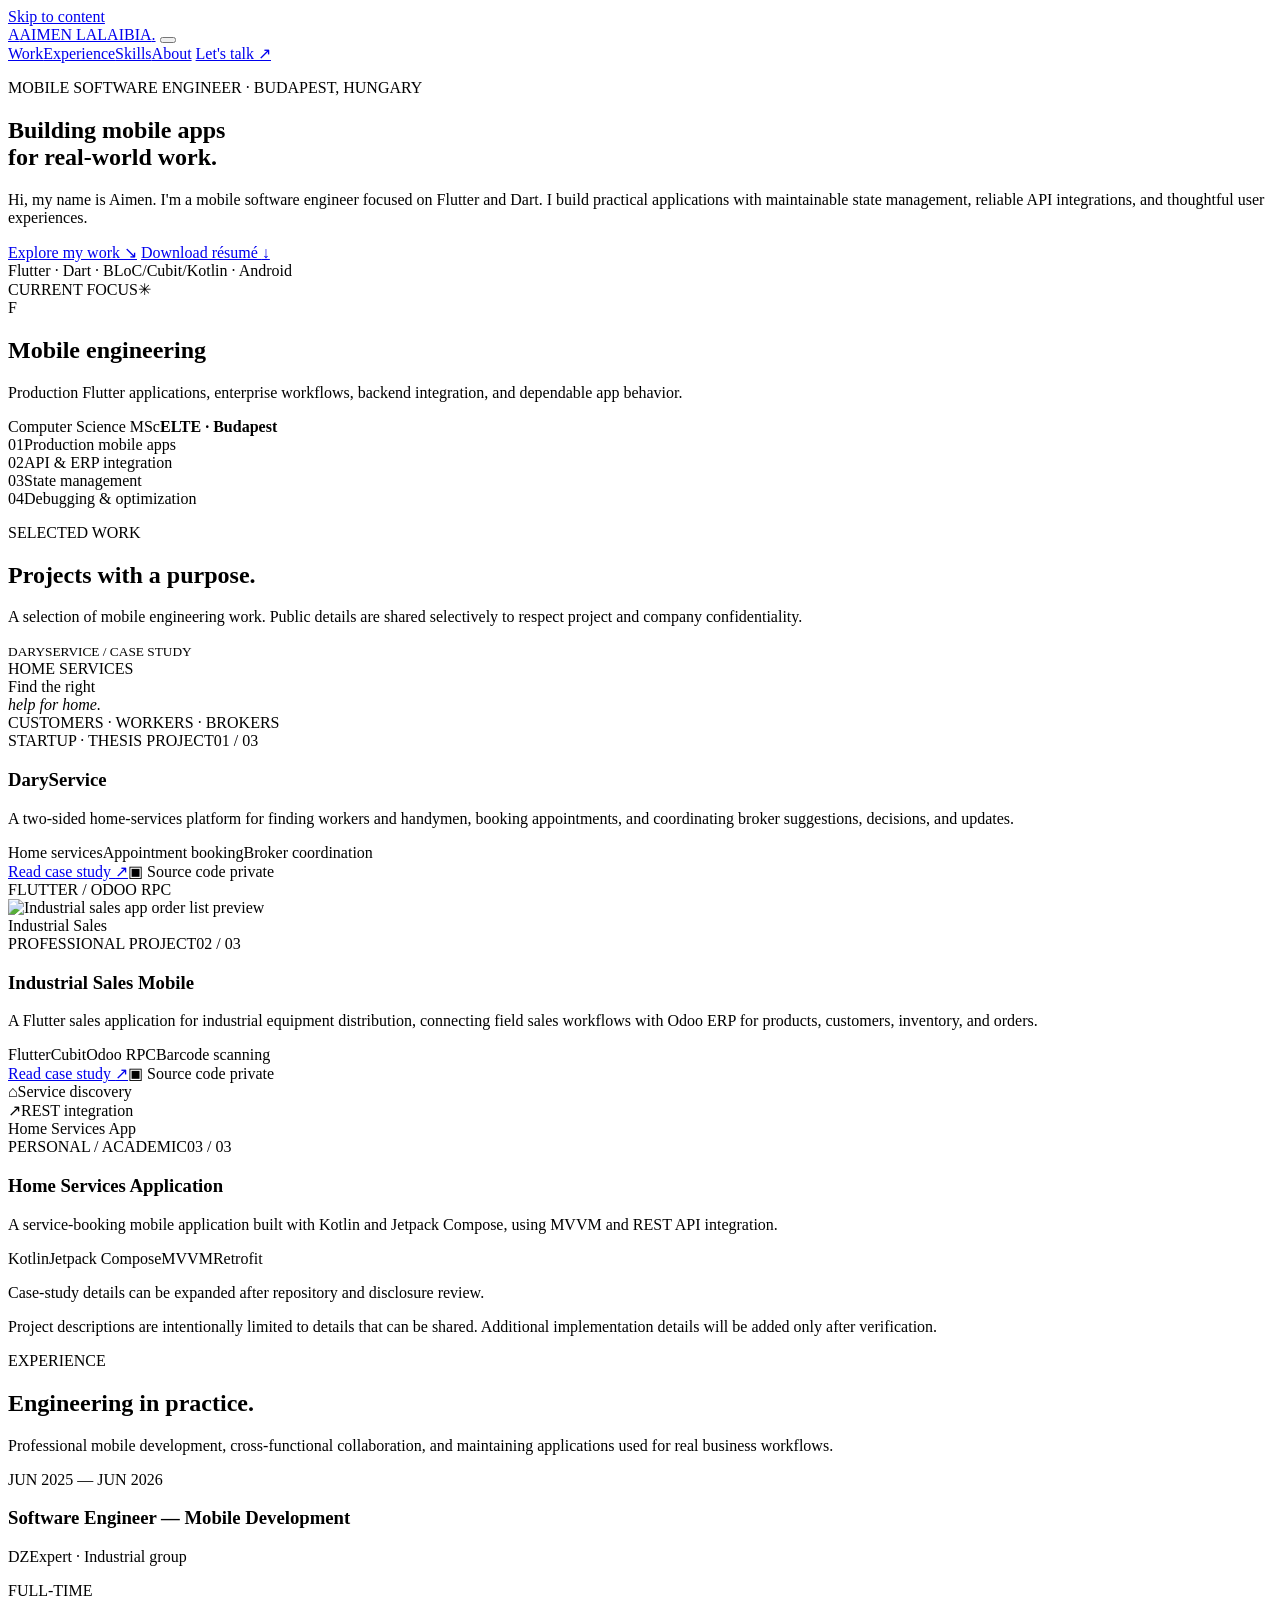
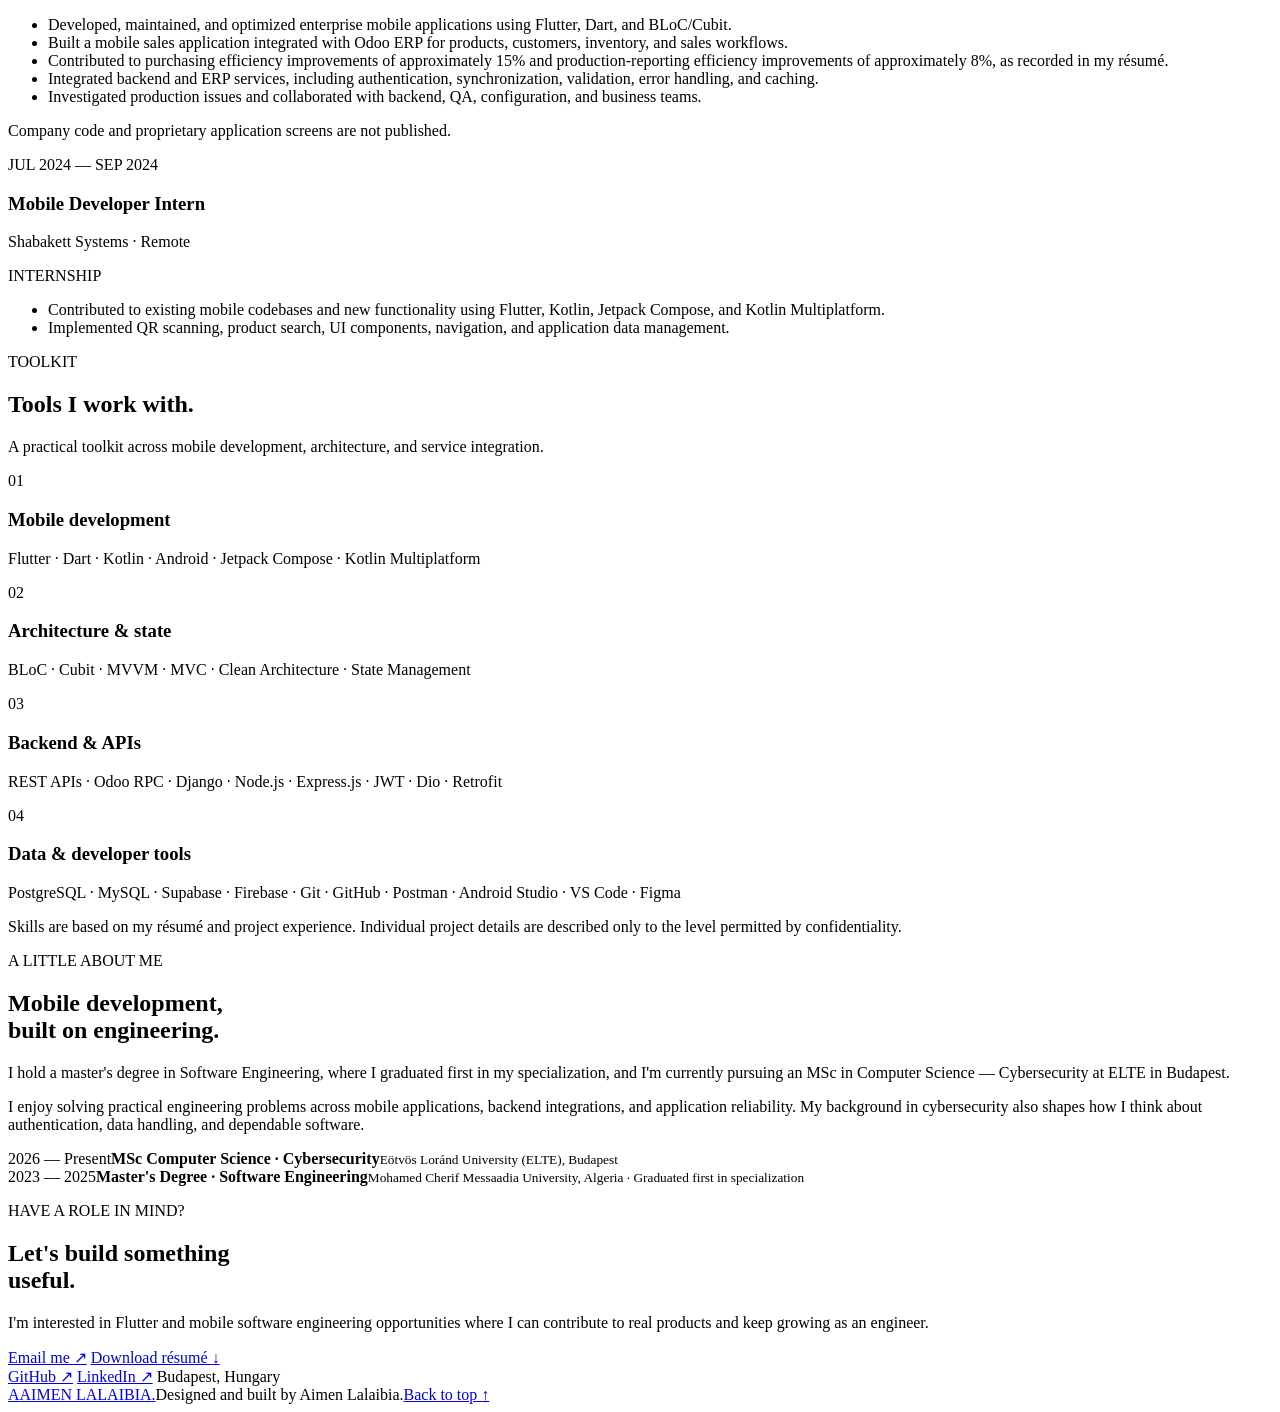
==== commit 7ef7fb92: "added tab icon" ====
--- a/projects/daryservice.html
+++ b/projects/daryservice.html
@@ -5,77 +5,240 @@
     <meta charset="utf-8">
     <meta name="viewport" content="width=device-width, initial-scale=1">
     <meta name="theme-color" content="#101116">
-    <meta name="description" content="DaryService is a two-sided home-services platform for finding workers, booking appointments, and coordinating brokers.">
-    <title>DaryService Case Study | Aimen Lalaibia</title>
+    <meta name="description" content="Aimen Lalaibia — Flutter Developer and Mobile Software Engineer. Selected mobile projects, professional experience, and technical skills.">
+    <title>Aimen Lalaibia | Flutter Developer</title>
+    <link rel="icon" type="image/svg+xml" href="favicon.svg">
     <link rel="preconnect" href="https://fonts.googleapis.com">
     <link rel="preconnect" href="https://fonts.gstatic.com" crossorigin>
     <link href="https://fonts.googleapis.com/css2?family=DM+Sans:wght@400;500;600;700&family=Space+Grotesk:wght@400;500;600;700&display=swap" rel="stylesheet">
-    <link rel="stylesheet" href="../css/style.css">
+    <link rel="stylesheet" href="css/style.css">
+    <script src="js/main.js" defer></script>
 </head>
 
 <body>
+    <a class="skip-link" href="#main">Skip to content</a>
     <header class="site-header">
         <nav class="nav container" aria-label="Main navigation">
-            <a class="brand" href="../index.html"><span class="brand-mark">A</span><span>AIMEN LALAIBIA<span class="brand-dot">.</span></span></a>
-            <div class="nav-links" style="display:flex"><a href="../index.html#work">Back to work ↗</a></div>
+            <a class="brand" href="#top" aria-label="Aimen Lalaibia home"><span class="brand-mark">A</span><span>AIMEN LALAIBIA<span class="brand-dot">.</span></span></a>
+            <button class="menu-toggle" aria-expanded="false" aria-controls="nav-links" aria-label="Open navigation"><span></span><span></span></button>
+            <div class="nav-links" id="nav-links">
+                <a href="#work">Work</a><a href="#experience">Experience</a><a href="#skills">Skills</a><a href="#about">About</a>
+                <a class="nav-contact" href="#contact">Let's talk <span aria-hidden="true">↗</span></a>
+            </div>
         </nav>
     </header>
-    <main class="container section">
-        <p class="eyebrow">CASE STUDY · STARTUP & MASTER'S THESIS</p>
-        <h1 style="font-size:clamp(2.8rem,7vw,5rem)">DaryService<span class="accent">.</span></h1>
-        <p class="hero-lead">A two-sided home-services platform that helps people find workers and handymen, book appointments, and connect with brokers who coordinate service requests.</p>
-
-        <div class="project-card" style="margin-top:42px">
-            <div class="project-visual dary-visual" style="min-height:280px">
-                <div class="visual-window">
-                    <div class="visual-window-top"><span></span><span></span><span></span><small>DARYSERVICE / OVERVIEW</small></div>
-                    <div class="dary-visual-content">
-                        <div class="visual-kicker">PRODUCT CASE STUDY</div>
-                        <div class="visual-title">Home services,<br><em>made easier.</em></div>
-                        <div class="visual-tag">CUSTOMERS · WORKERS · BROKERS</div>
-                    </div>
-                </div>
-            </div>
-            <div class="project-content">
-                <h3>Project overview</h3>
-                <p>Developed as a startup and master's thesis project, DaryService brings people looking for home repairs together with workers and brokers. Customers can explore services such as electrical work, air-conditioning repair, and plumbing, then
-                    arrange an appointment that suits them.</p>
-                <p>The platform also supports broker-led coordination: brokers receive appointment opportunities and can accept or cancel them. Both sides are notified when an appointment action is taken.</p>
-            </div>
-        </div>
-
-        <div class="skills-grid" style="margin-top:22px">
-            <article class="skill-card">
-                <div class="skill-card-icon">01</div>
-                <h3>For customers</h3>
-                <p>Find workers and handymen across services such as electrical work, air-conditioning, and plumbing. Customers can set a preferred date and time when requesting an appointment.</p>
+
+    <main id="main">
+        <section class="hero section container" id="top">
+            <div class="hero-copy">
+                <p class="eyebrow"><span class="status-dot"></span> MOBILE SOFTWARE ENGINEER · BUDAPEST, HUNGARY</p>
+                <h1>Building mobile apps<br>for <span class="accent">real-world</span> work.</h1>
+                <p class="hero-lead">Hi, my name is Aimen. I'm a mobile software engineer focused on Flutter and Dart. I build practical applications with maintainable state management, reliable API integrations, and thoughtful user experiences.</p>
+                <div class="hero-actions">
+                    <a class="button button-primary" href="#work">Explore my work <span aria-hidden="true">↘</span></a>
+                    <a class="button button-secondary" href="resume/Aimen_Lalaibia_CV.pdf" download>Download résumé <span aria-hidden="true">↓</span></a>
+                </div>
+                <div class="hero-meta"><span>Flutter · Dart · BLoC/Cubit</span><span class="meta-separator">/</span><span>Kotlin · Android</span></div>
+            </div>
+            <aside class="hero-panel" aria-label="Professional summary">
+                <div class="panel-top"><span class="panel-label">CURRENT FOCUS</span><span class="panel-icon">✳</span></div>
+                <div class="focus-symbol"><span>F</span><i></i><i></i><i></i></div>
+                <h2>Mobile engineering</h2>
+                <p>Production Flutter applications, enterprise workflows, backend integration, and dependable app behavior.</p>
+                <div class="panel-divider"></div>
+                <div class="panel-bottom"><span>Computer Science MSc</span><strong>ELTE · Budapest</strong></div>
+            </aside>
+            <div class="hero-decoration decoration-one"></div>
+            <div class="hero-decoration decoration-two"></div>
+        </section>
+
+        <section class="proof-strip container" aria-label="Core capabilities">
+            <div><span class="proof-number">01</span><span>Production mobile apps</span></div>
+            <div><span class="proof-number">02</span><span>API & ERP integration</span></div>
+            <div><span class="proof-number">03</span><span>State management</span></div>
+            <div><span class="proof-number">04</span><span>Debugging & optimization</span></div>
+        </section>
+
+        <section class="section container" id="work">
+            <div class="section-heading">
+                <div>
+                    <p class="eyebrow">SELECTED WORK</p>
+                    <h2>Projects with a purpose<span class="accent">.</span></h2>
+                </div>
+                <p class="section-intro">A selection of mobile engineering work. Public details are shared selectively to respect project and company confidentiality.</p>
+            </div>
+            <article class="project-card project-featured">
+                <div class="project-visual dary-visual" aria-label="Abstract DaryService project artwork">
+                    <div class="visual-window">
+                        <div class="visual-window-top"><span></span><span></span><span></span><small>DARYSERVICE / CASE STUDY</small></div>
+                        <div class="dary-visual-content">
+                            <div class="visual-kicker">HOME SERVICES</div>
+                            <div class="visual-title">Find the right<br><em>help for home.</em></div>
+                            <div class="visual-lines"><span></span><span></span><span></span></div>
+                            <div class="visual-tag">CUSTOMERS · WORKERS · BROKERS</div>
+                        </div>
+                    </div>
+                </div>
+                <div class="project-content">
+                    <div class="project-topline"><span class="project-type">STARTUP · THESIS PROJECT</span><span class="project-index">01 / 03</span></div>
+                    <h3>DaryService</h3>
+                    <p class="project-summary">A two-sided home-services platform for finding workers and handymen, booking appointments, and coordinating broker suggestions, decisions, and updates.</p>
+                    <div class="tag-list"><span>Home services</span><span>Appointment booking</span><span>Broker coordination</span></div>
+                    <div class="project-links"><a href="projects/daryservice.html">Read case study <span aria-hidden="true">↗</span></a><span class="private-note"><span class="lock-icon" aria-hidden="true">▣</span> Source code private</span>
+                    </div>
+                </div>
             </article>
-            <article class="skill-card">
-                <div class="skill-card-icon">02</div>
-                <h3>Find a broker</h3>
-                <p>Customers can browse brokers themselves. In some cases, the platform suggests brokers with ratings above 3.5 stars to help customers choose a service contact.</p>
-            </article>
-            <article class="skill-card">
-                <div class="skill-card-icon">03</div>
-                <h3>For brokers</h3>
-                <p>Brokers receive suggested appointments and can choose to accept or cancel each opportunity, helping them manage incoming service requests.</p>
-            </article>
-            <article class="skill-card">
-                <div class="skill-card-icon">04</div>
-                <h3>Appointment updates</h3>
-                <p>Notifications keep both parties informed when an appointment action is taken, so customers and brokers stay up to date on the request.</p>
-            </article>
-        </div>
-
-        <div style="margin-top:42px">
-            <p class="eyebrow">THE SERVICE JOURNEY</p>
-            <h2 style="font-size:2rem">From finding help to a confirmed appointment.</h2>
-            <p class="section-intro" style="max-width:680px;margin-top:16px">DaryService brings service discovery, appointment scheduling, broker decisions, and timely notifications into one coordinated home-services experience.</p>
-            <p style="margin-top:28px"><a class="button button-secondary" href="../index.html#work">← Back to selected work</a></p>
-        </div>
+
+            <div class="project-grid">
+                <article class="project-card project-compact">
+                    <div class="mini-visual sales-visual">
+                        <div class="mini-visual-label">FLUTTER / ODOO RPC</div><img class="sales-preview-image" src="pictures/screen_cashier_deliveries.png" alt="Industrial sales app order list preview">
+                        <div class="mini-caption">Industrial Sales</div>
+                    </div>
+                    <div class="project-content">
+                        <div class="project-topline"><span class="project-type">PROFESSIONAL PROJECT</span><span class="project-index">02 / 03</span></div>
+                        <h3>Industrial Sales Mobile</h3>
+                        <p>A Flutter sales application for industrial equipment distribution, connecting field sales workflows with Odoo ERP for products, customers, inventory, and orders.</p>
+                        <div class="tag-list"><span>Flutter</span><span>Cubit</span><span>Odoo RPC</span><span>Barcode scanning</span></div>
+                        <div class="project-links"><a href="projects/industrial-sales.html">Read case study <span aria-hidden="true">↗</span></a><span class="private-note"><span class="lock-icon" aria-hidden="true">▣</span> Source code private</span>
+                        </div>
+                    </div>
+                </article>
+                <article class="project-card project-compact">
+                    <div class="mini-visual homes-visual">
+                        <div class="home-card home-card-one"><span class="home-icon">⌂</span><span>Service discovery</span><i></i></div>
+                        <div class="home-card home-card-two"><span class="home-icon">↗</span><span>REST integration</span><i></i></div>
+                        <div class="mini-caption">Home Services App</div>
+                    </div>
+                    <div class="project-content">
+                        <div class="project-topline"><span class="project-type">PERSONAL / ACADEMIC</span><span class="project-index">03 / 03</span></div>
+                        <h3>Home Services Application</h3>
+                        <p>A service-booking mobile application built with Kotlin and Jetpack Compose, using MVVM and REST API integration.</p>
+                        <div class="tag-list"><span>Kotlin</span><span>Jetpack Compose</span><span>MVVM</span><span>Retrofit</span></div>
+                        <p class="confidential-caption">Case-study details can be expanded after repository and disclosure review.</p>
+                    </div>
+                </article>
+            </div>
+            <p class="section-footnote">Project descriptions are intentionally limited to details that can be shared. Additional implementation details will be added only after verification.</p>
+        </section>
+
+        <section class="section experience-section" id="experience">
+            <div class="container">
+                <div class="section-heading">
+                    <div>
+                        <p class="eyebrow">EXPERIENCE</p>
+                        <h2>Engineering in practice<span class="accent">.</span></h2>
+                    </div>
+                    <p class="section-intro">Professional mobile development, cross-functional collaboration, and maintaining applications used for real business workflows.</p>
+                </div>
+                <div class="timeline">
+                    <article class="timeline-item">
+                        <div class="timeline-date">JUN 2025 — JUN 2026</div>
+                        <div class="timeline-marker"></div>
+                        <div class="timeline-body">
+                            <div class="timeline-title-row">
+                                <div>
+                                    <h3>Software Engineer — Mobile Development</h3>
+                                    <p class="company">DZExpert · Industrial group</p>
+                                </div><span class="timeline-kind">FULL-TIME</span></div>
+                            <ul>
+                                <li>Developed, maintained, and optimized enterprise mobile applications using Flutter, Dart, and BLoC/Cubit.</li>
+                                <li>Built a mobile sales application integrated with Odoo ERP for products, customers, inventory, and sales workflows.</li>
+                                <li>Contributed to purchasing efficiency improvements of approximately 15% and production-reporting efficiency improvements of approximately 8%, as recorded in my résumé.</li>
+                                <li>Integrated backend and ERP services, including authentication, synchronization, validation, error handling, and caching.</li>
+                                <li>Investigated production issues and collaborated with backend, QA, configuration, and business teams.</li>
+                            </ul>
+                            <p class="confidential-caption">Company code and proprietary application screens are not published.</p>
+                        </div>
+                    </article>
+                    <article class="timeline-item">
+                        <div class="timeline-date">JUL 2024 — SEP 2024</div>
+                        <div class="timeline-marker"></div>
+                        <div class="timeline-body">
+                            <div class="timeline-title-row">
+                                <div>
+                                    <h3>Mobile Developer Intern</h3>
+                                    <p class="company">Shabakett Systems · Remote</p>
+                                </div><span class="timeline-kind">INTERNSHIP</span></div>
+                            <ul>
+                                <li>Contributed to existing mobile codebases and new functionality using Flutter, Kotlin, Jetpack Compose, and Kotlin Multiplatform.</li>
+                                <li>Implemented QR scanning, product search, UI components, navigation, and application data management.</li>
+                            </ul>
+                        </div>
+                    </article>
+                </div>
+            </div>
+        </section>
+
+        <section class="section container" id="skills">
+            <div class="section-heading">
+                <div>
+                    <p class="eyebrow">TOOLKIT</p>
+                    <h2>Tools I work with<span class="accent">.</span></h2>
+                </div>
+                <p class="section-intro">A practical toolkit across mobile development, architecture, and service integration.</p>
+            </div>
+            <div class="skills-grid">
+                <article class="skill-card">
+                    <div class="skill-card-icon">01</div>
+                    <h3>Mobile development</h3>
+                    <p>Flutter · Dart · Kotlin · Android · Jetpack Compose · Kotlin Multiplatform</p>
+                </article>
+                <article class="skill-card">
+                    <div class="skill-card-icon">02</div>
+                    <h3>Architecture & state</h3>
+                    <p>BLoC · Cubit · MVVM · MVC · Clean Architecture · State Management</p>
+                </article>
+                <article class="skill-card">
+                    <div class="skill-card-icon">03</div>
+                    <h3>Backend & APIs</h3>
+                    <p>REST APIs · Odoo RPC · Django · Node.js · Express.js · JWT · Dio · Retrofit</p>
+                </article>
+                <article class="skill-card">
+                    <div class="skill-card-icon">04</div>
+                    <h3>Data & developer tools</h3>
+                    <p>PostgreSQL · MySQL · Supabase · Firebase · Git · GitHub · Postman · Android Studio · VS Code · Figma</p>
+                </article>
+            </div>
+            <p class="section-footnote">Skills are based on my résumé and project experience. Individual project details are described only to the level permitted by confidentiality.</p>
+        </section>
+
+        <section class="section about-section" id="about">
+            <div class="container about-layout">
+                <div>
+                    <p class="eyebrow">A LITTLE ABOUT ME</p>
+                    <h2>Mobile development,<br><span class="accent">built on engineering.</span></h2>
+                </div>
+                <div class="about-copy">
+                    <p>I hold a master's degree in Software Engineering, where I graduated first in my specialization, and I'm currently pursuing an MSc in Computer Science — Cybersecurity at ELTE in Budapest.</p>
+                    <p>I enjoy solving practical engineering problems across mobile applications, backend integrations, and application reliability. My background in cybersecurity also shapes how I think about authentication, data handling, and dependable
+                        software.
+                    </p>
+                    <div class="education-list">
+                        <div><span>2026 — Present</span><strong>MSc Computer Science · Cybersecurity</strong><small>Eötvös Loránd University (ELTE), Budapest</small></div>
+                        <div><span>2023 — 2025</span><strong>Master's Degree · Software Engineering</strong><small>Mohamed Cherif Messaadia University, Algeria · Graduated first in specialization</small></div>
+                    </div>
+                </div>
+            </div>
+        </section>
+
+        <section class="contact-section section container" id="contact">
+            <p class="eyebrow">HAVE A ROLE IN MIND?</p>
+            <h2>Let's build something<br><span class="accent">useful.</span></h2>
+            <p class="contact-copy">I'm interested in Flutter and mobile software engineering opportunities where I can contribute to real products and keep growing as an engineer.</p>
+            <div class="hero-actions contact-actions">
+                <a class="button button-primary" href="mailto:lalaibiaaimen1@gmail.com">Email me <span aria-hidden="true">↗</span></a>
+                <a class="button button-secondary" href="resume/Aimen_Lalaibia_CV.pdf" download>Download résumé <span aria-hidden="true">↓</span></a>
+            </div>
+            <div class="social-links">
+                <a href="https://github.com/Aymen2303" target="_blank" rel="noreferrer">GitHub ↗</a>
+                <a href="https://www.linkedin.com/in/lalaibia-aimen-a2380624a" target="_blank" rel="noreferrer">LinkedIn ↗</a>
+                <span>Budapest, Hungary</span>
+            </div>
+        </section>
     </main>
     <footer class="site-footer">
-        <div class="container footer-inner"><a class="brand" href="../index.html"><span class="brand-mark">A</span><span>AIMEN LALAIBIA<span class="brand-dot">.</span></span></a><span>Private project · Public summary only</span><a href="#top">Back to top ↑</a></div>
+        <div class="container footer-inner"><a class="brand" href="#top"><span class="brand-mark">A</span><span>AIMEN LALAIBIA<span class="brand-dot">.</span></span></a><span>Designed and built by Aimen Lalaibia.</span><a href="#top">Back to top ↑</a></div>
     </footer>
 </body>
 
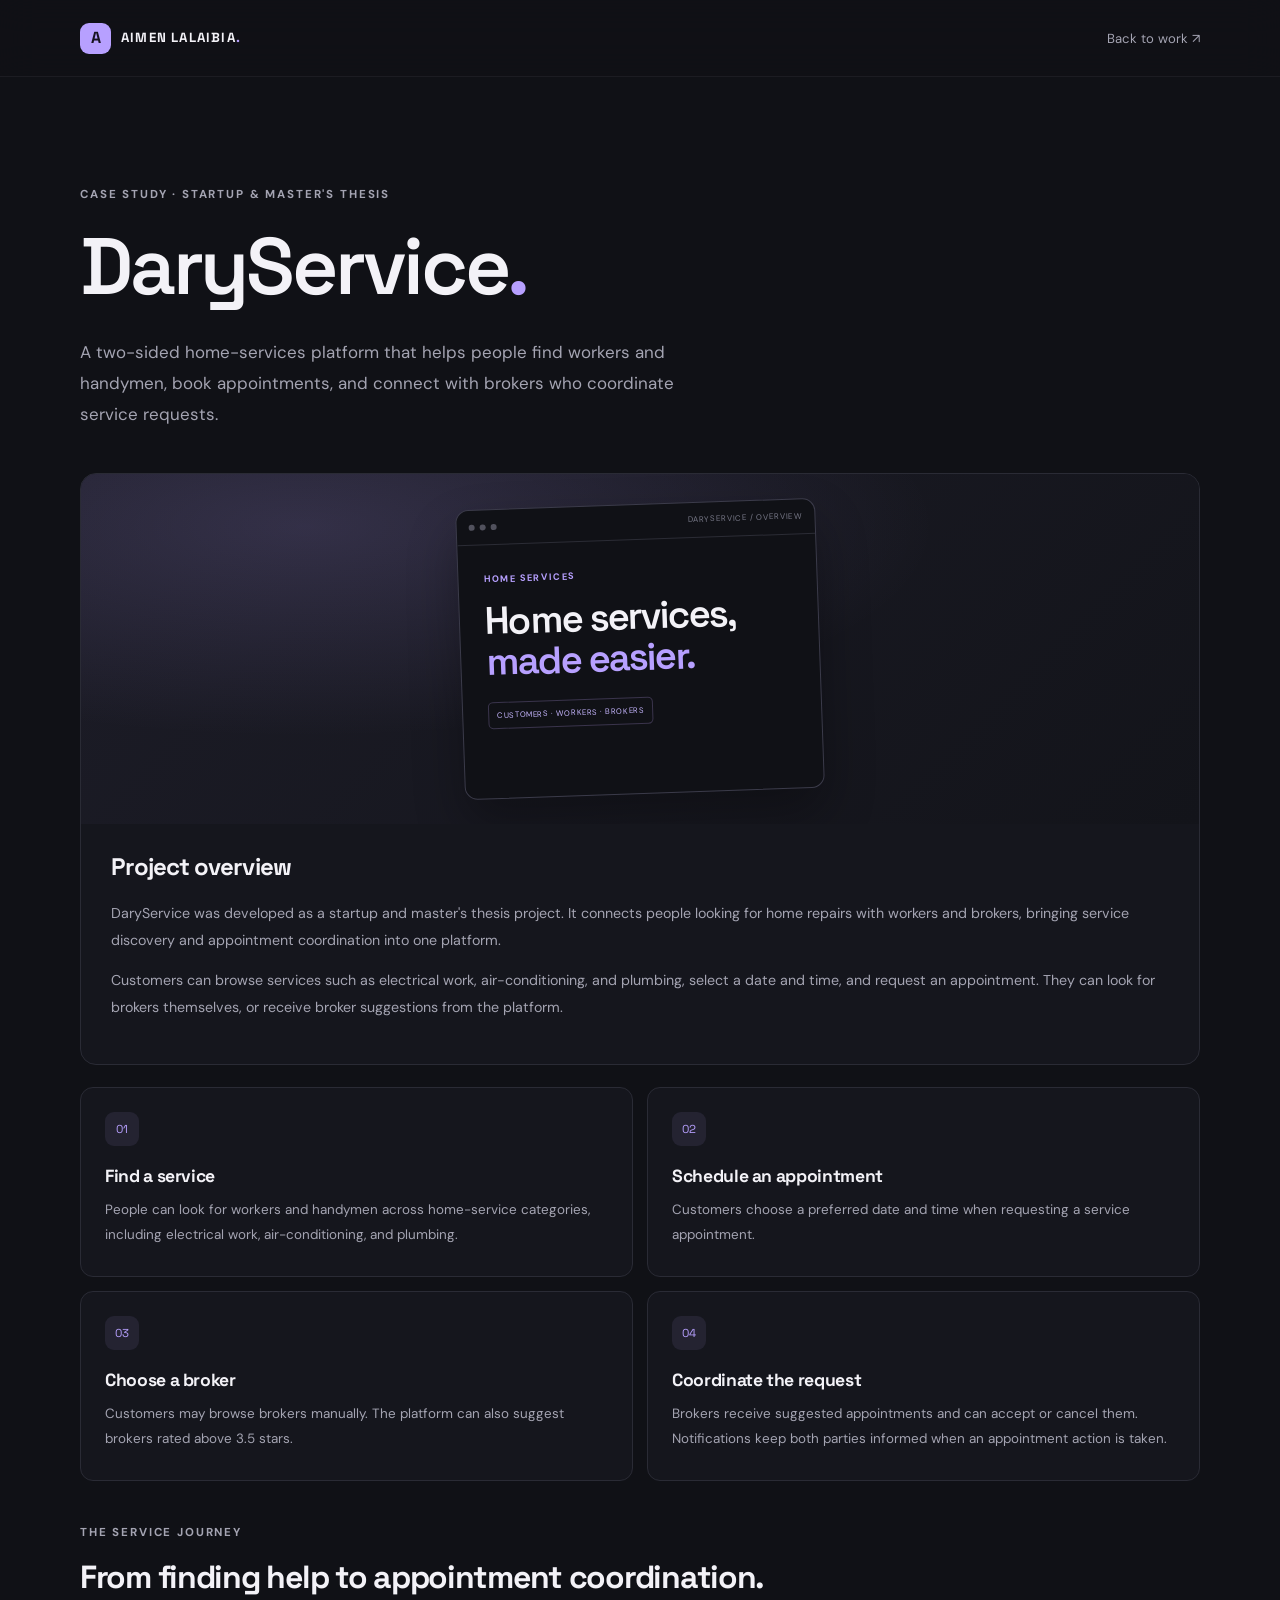
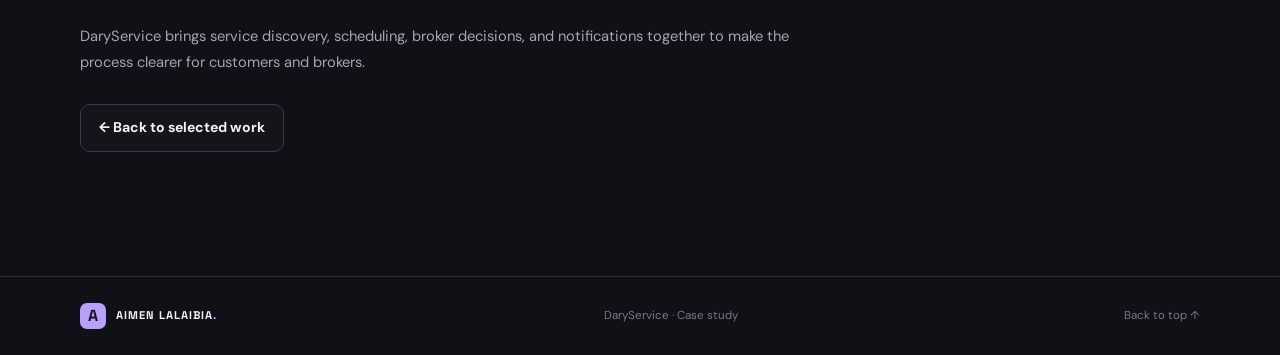
==== commit 88dc88c7: "updated" ====
--- a/projects/daryservice.html
+++ b/projects/daryservice.html
@@ -5,240 +5,77 @@
     <meta charset="utf-8">
     <meta name="viewport" content="width=device-width, initial-scale=1">
     <meta name="theme-color" content="#101116">
-    <meta name="description" content="Aimen Lalaibia — Flutter Developer and Mobile Software Engineer. Selected mobile projects, professional experience, and technical skills.">
-    <title>Aimen Lalaibia | Flutter Developer</title>
-    <link rel="icon" type="image/svg+xml" href="favicon.svg">
+    <meta name="description" content="DaryService is a two-sided home-services platform for finding workers, booking appointments, and coordinating brokers.">
+    <title>DaryService Case Study | Aimen Lalaibia</title>
+    <link rel="icon" type="image/svg+xml" href="../favicon.svg">
     <link rel="preconnect" href="https://fonts.googleapis.com">
     <link rel="preconnect" href="https://fonts.gstatic.com" crossorigin>
     <link href="https://fonts.googleapis.com/css2?family=DM+Sans:wght@400;500;600;700&family=Space+Grotesk:wght@400;500;600;700&display=swap" rel="stylesheet">
-    <link rel="stylesheet" href="css/style.css">
-    <script src="js/main.js" defer></script>
+    <link rel="stylesheet" href="../css/style.css">
 </head>
 
-<body>
-    <a class="skip-link" href="#main">Skip to content</a>
+<body id="top">
     <header class="site-header">
         <nav class="nav container" aria-label="Main navigation">
-            <a class="brand" href="#top" aria-label="Aimen Lalaibia home"><span class="brand-mark">A</span><span>AIMEN LALAIBIA<span class="brand-dot">.</span></span></a>
-            <button class="menu-toggle" aria-expanded="false" aria-controls="nav-links" aria-label="Open navigation"><span></span><span></span></button>
-            <div class="nav-links" id="nav-links">
-                <a href="#work">Work</a><a href="#experience">Experience</a><a href="#skills">Skills</a><a href="#about">About</a>
-                <a class="nav-contact" href="#contact">Let's talk <span aria-hidden="true">↗</span></a>
-            </div>
+            <a class="brand" href="../index.html"><span class="brand-mark">A</span><span>AIMEN LALAIBIA<span class="brand-dot">.</span></span></a>
+            <div class="case-nav-links"><a href="../index.html#work">Back to work ↗</a></div>
         </nav>
     </header>
+    <main class="container section">
+        <p class="eyebrow">CASE STUDY · STARTUP & MASTER'S THESIS</p>
+        <h1 style="font-size:clamp(2.8rem,7vw,5rem)">DaryService<span class="accent">.</span></h1>
+        <p class="hero-lead">A two-sided home-services platform that helps people find workers and handymen, book appointments, and connect with brokers who coordinate service requests.</p>
 
-    <main id="main">
-        <section class="hero section container" id="top">
-            <div class="hero-copy">
-                <p class="eyebrow"><span class="status-dot"></span> MOBILE SOFTWARE ENGINEER · BUDAPEST, HUNGARY</p>
-                <h1>Building mobile apps<br>for <span class="accent">real-world</span> work.</h1>
-                <p class="hero-lead">Hi, my name is Aimen. I'm a mobile software engineer focused on Flutter and Dart. I build practical applications with maintainable state management, reliable API integrations, and thoughtful user experiences.</p>
-                <div class="hero-actions">
-                    <a class="button button-primary" href="#work">Explore my work <span aria-hidden="true">↘</span></a>
-                    <a class="button button-secondary" href="resume/Aimen_Lalaibia_CV.pdf" download>Download résumé <span aria-hidden="true">↓</span></a>
-                </div>
-                <div class="hero-meta"><span>Flutter · Dart · BLoC/Cubit</span><span class="meta-separator">/</span><span>Kotlin · Android</span></div>
-            </div>
-            <aside class="hero-panel" aria-label="Professional summary">
-                <div class="panel-top"><span class="panel-label">CURRENT FOCUS</span><span class="panel-icon">✳</span></div>
-                <div class="focus-symbol"><span>F</span><i></i><i></i><i></i></div>
-                <h2>Mobile engineering</h2>
-                <p>Production Flutter applications, enterprise workflows, backend integration, and dependable app behavior.</p>
-                <div class="panel-divider"></div>
-                <div class="panel-bottom"><span>Computer Science MSc</span><strong>ELTE · Budapest</strong></div>
-            </aside>
-            <div class="hero-decoration decoration-one"></div>
-            <div class="hero-decoration decoration-two"></div>
-        </section>
-
-        <section class="proof-strip container" aria-label="Core capabilities">
-            <div><span class="proof-number">01</span><span>Production mobile apps</span></div>
-            <div><span class="proof-number">02</span><span>API & ERP integration</span></div>
-            <div><span class="proof-number">03</span><span>State management</span></div>
-            <div><span class="proof-number">04</span><span>Debugging & optimization</span></div>
-        </section>
-
-        <section class="section container" id="work">
-            <div class="section-heading">
-                <div>
-                    <p class="eyebrow">SELECTED WORK</p>
-                    <h2>Projects with a purpose<span class="accent">.</span></h2>
-                </div>
-                <p class="section-intro">A selection of mobile engineering work. Public details are shared selectively to respect project and company confidentiality.</p>
-            </div>
-            <article class="project-card project-featured">
-                <div class="project-visual dary-visual" aria-label="Abstract DaryService project artwork">
-                    <div class="visual-window">
-                        <div class="visual-window-top"><span></span><span></span><span></span><small>DARYSERVICE / CASE STUDY</small></div>
-                        <div class="dary-visual-content">
-                            <div class="visual-kicker">HOME SERVICES</div>
-                            <div class="visual-title">Find the right<br><em>help for home.</em></div>
-                            <div class="visual-lines"><span></span><span></span><span></span></div>
-                            <div class="visual-tag">CUSTOMERS · WORKERS · BROKERS</div>
-                        </div>
+        <section class="project-card" style="margin-top:42px" aria-labelledby="dary-overview">
+            <div class="project-visual dary-visual" style="min-height:280px" aria-label="Illustrative DaryService case-study artwork">
+                <div class="visual-window">
+                    <div class="visual-window-top"><span></span><span></span><span></span><small>DARYSERVICE / OVERVIEW</small></div>
+                    <div class="dary-visual-content">
+                        <div class="visual-kicker">HOME SERVICES</div>
+                        <div class="visual-title">Home services,<br><em>made easier.</em></div>
+                        <div class="visual-tag">CUSTOMERS · WORKERS · BROKERS</div>
                     </div>
                 </div>
-                <div class="project-content">
-                    <div class="project-topline"><span class="project-type">STARTUP · THESIS PROJECT</span><span class="project-index">01 / 03</span></div>
-                    <h3>DaryService</h3>
-                    <p class="project-summary">A two-sided home-services platform for finding workers and handymen, booking appointments, and coordinating broker suggestions, decisions, and updates.</p>
-                    <div class="tag-list"><span>Home services</span><span>Appointment booking</span><span>Broker coordination</span></div>
-                    <div class="project-links"><a href="projects/daryservice.html">Read case study <span aria-hidden="true">↗</span></a><span class="private-note"><span class="lock-icon" aria-hidden="true">▣</span> Source code private</span>
-                    </div>
-                </div>
-            </article>
-
-            <div class="project-grid">
-                <article class="project-card project-compact">
-                    <div class="mini-visual sales-visual">
-                        <div class="mini-visual-label">FLUTTER / ODOO RPC</div><img class="sales-preview-image" src="pictures/screen_cashier_deliveries.png" alt="Industrial sales app order list preview">
-                        <div class="mini-caption">Industrial Sales</div>
-                    </div>
-                    <div class="project-content">
-                        <div class="project-topline"><span class="project-type">PROFESSIONAL PROJECT</span><span class="project-index">02 / 03</span></div>
-                        <h3>Industrial Sales Mobile</h3>
-                        <p>A Flutter sales application for industrial equipment distribution, connecting field sales workflows with Odoo ERP for products, customers, inventory, and orders.</p>
-                        <div class="tag-list"><span>Flutter</span><span>Cubit</span><span>Odoo RPC</span><span>Barcode scanning</span></div>
-                        <div class="project-links"><a href="projects/industrial-sales.html">Read case study <span aria-hidden="true">↗</span></a><span class="private-note"><span class="lock-icon" aria-hidden="true">▣</span> Source code private</span>
-                        </div>
-                    </div>
-                </article>
-                <article class="project-card project-compact">
-                    <div class="mini-visual homes-visual">
-                        <div class="home-card home-card-one"><span class="home-icon">⌂</span><span>Service discovery</span><i></i></div>
-                        <div class="home-card home-card-two"><span class="home-icon">↗</span><span>REST integration</span><i></i></div>
-                        <div class="mini-caption">Home Services App</div>
-                    </div>
-                    <div class="project-content">
-                        <div class="project-topline"><span class="project-type">PERSONAL / ACADEMIC</span><span class="project-index">03 / 03</span></div>
-                        <h3>Home Services Application</h3>
-                        <p>A service-booking mobile application built with Kotlin and Jetpack Compose, using MVVM and REST API integration.</p>
-                        <div class="tag-list"><span>Kotlin</span><span>Jetpack Compose</span><span>MVVM</span><span>Retrofit</span></div>
-                        <p class="confidential-caption">Case-study details can be expanded after repository and disclosure review.</p>
-                    </div>
-                </article>
             </div>
-            <p class="section-footnote">Project descriptions are intentionally limited to details that can be shared. Additional implementation details will be added only after verification.</p>
-        </section>
-
-        <section class="section experience-section" id="experience">
-            <div class="container">
-                <div class="section-heading">
-                    <div>
-                        <p class="eyebrow">EXPERIENCE</p>
-                        <h2>Engineering in practice<span class="accent">.</span></h2>
-                    </div>
-                    <p class="section-intro">Professional mobile development, cross-functional collaboration, and maintaining applications used for real business workflows.</p>
-                </div>
-                <div class="timeline">
-                    <article class="timeline-item">
-                        <div class="timeline-date">JUN 2025 — JUN 2026</div>
-                        <div class="timeline-marker"></div>
-                        <div class="timeline-body">
-                            <div class="timeline-title-row">
-                                <div>
-                                    <h3>Software Engineer — Mobile Development</h3>
-                                    <p class="company">DZExpert · Industrial group</p>
-                                </div><span class="timeline-kind">FULL-TIME</span></div>
-                            <ul>
-                                <li>Developed, maintained, and optimized enterprise mobile applications using Flutter, Dart, and BLoC/Cubit.</li>
-                                <li>Built a mobile sales application integrated with Odoo ERP for products, customers, inventory, and sales workflows.</li>
-                                <li>Contributed to purchasing efficiency improvements of approximately 15% and production-reporting efficiency improvements of approximately 8%, as recorded in my résumé.</li>
-                                <li>Integrated backend and ERP services, including authentication, synchronization, validation, error handling, and caching.</li>
-                                <li>Investigated production issues and collaborated with backend, QA, configuration, and business teams.</li>
-                            </ul>
-                            <p class="confidential-caption">Company code and proprietary application screens are not published.</p>
-                        </div>
-                    </article>
-                    <article class="timeline-item">
-                        <div class="timeline-date">JUL 2024 — SEP 2024</div>
-                        <div class="timeline-marker"></div>
-                        <div class="timeline-body">
-                            <div class="timeline-title-row">
-                                <div>
-                                    <h3>Mobile Developer Intern</h3>
-                                    <p class="company">Shabakett Systems · Remote</p>
-                                </div><span class="timeline-kind">INTERNSHIP</span></div>
-                            <ul>
-                                <li>Contributed to existing mobile codebases and new functionality using Flutter, Kotlin, Jetpack Compose, and Kotlin Multiplatform.</li>
-                                <li>Implemented QR scanning, product search, UI components, navigation, and application data management.</li>
-                            </ul>
-                        </div>
-                    </article>
-                </div>
+            <div class="project-content">
+                <h2 id="dary-overview" style="font-size:1.5rem">Project overview</h2>
+                <p>DaryService was developed as a startup and master's thesis project. It connects people looking for home repairs with workers and brokers, bringing service discovery and appointment coordination into one platform.</p>
+                <p>Customers can browse services such as electrical work, air-conditioning, and plumbing, select a date and time, and request an appointment. They can look for brokers themselves, or receive broker suggestions from the platform.</p>
             </div>
         </section>
 
-        <section class="section container" id="skills">
-            <div class="section-heading">
-                <div>
-                    <p class="eyebrow">TOOLKIT</p>
-                    <h2>Tools I work with<span class="accent">.</span></h2>
-                </div>
-                <p class="section-intro">A practical toolkit across mobile development, architecture, and service integration.</p>
-            </div>
-            <div class="skills-grid">
-                <article class="skill-card">
-                    <div class="skill-card-icon">01</div>
-                    <h3>Mobile development</h3>
-                    <p>Flutter · Dart · Kotlin · Android · Jetpack Compose · Kotlin Multiplatform</p>
-                </article>
-                <article class="skill-card">
-                    <div class="skill-card-icon">02</div>
-                    <h3>Architecture & state</h3>
-                    <p>BLoC · Cubit · MVVM · MVC · Clean Architecture · State Management</p>
-                </article>
-                <article class="skill-card">
-                    <div class="skill-card-icon">03</div>
-                    <h3>Backend & APIs</h3>
-                    <p>REST APIs · Odoo RPC · Django · Node.js · Express.js · JWT · Dio · Retrofit</p>
-                </article>
-                <article class="skill-card">
-                    <div class="skill-card-icon">04</div>
-                    <h3>Data & developer tools</h3>
-                    <p>PostgreSQL · MySQL · Supabase · Firebase · Git · GitHub · Postman · Android Studio · VS Code · Figma</p>
-                </article>
-            </div>
-            <p class="section-footnote">Skills are based on my résumé and project experience. Individual project details are described only to the level permitted by confidentiality.</p>
+        <section class="skills-grid" style="margin-top:22px" aria-label="DaryService workflows">
+            <article class="skill-card">
+                <div class="skill-card-icon">01</div>
+                <h3>Find a service</h3>
+                <p>People can look for workers and handymen across home-service categories, including electrical work, air-conditioning, and plumbing.</p>
+            </article>
+            <article class="skill-card">
+                <div class="skill-card-icon">02</div>
+                <h3>Schedule an appointment</h3>
+                <p>Customers choose a preferred date and time when requesting a service appointment.</p>
+            </article>
+            <article class="skill-card">
+                <div class="skill-card-icon">03</div>
+                <h3>Choose a broker</h3>
+                <p>Customers may browse brokers manually. The platform can also suggest brokers rated above 3.5 stars.</p>
+            </article>
+            <article class="skill-card">
+                <div class="skill-card-icon">04</div>
+                <h3>Coordinate the request</h3>
+                <p>Brokers receive suggested appointments and can accept or cancel them. Notifications keep both parties informed when an appointment action is taken.</p>
+            </article>
         </section>
 
-        <section class="section about-section" id="about">
-            <div class="container about-layout">
-                <div>
-                    <p class="eyebrow">A LITTLE ABOUT ME</p>
-                    <h2>Mobile development,<br><span class="accent">built on engineering.</span></h2>
-                </div>
-                <div class="about-copy">
-                    <p>I hold a master's degree in Software Engineering, where I graduated first in my specialization, and I'm currently pursuing an MSc in Computer Science — Cybersecurity at ELTE in Budapest.</p>
-                    <p>I enjoy solving practical engineering problems across mobile applications, backend integrations, and application reliability. My background in cybersecurity also shapes how I think about authentication, data handling, and dependable
-                        software.
-                    </p>
-                    <div class="education-list">
-                        <div><span>2026 — Present</span><strong>MSc Computer Science · Cybersecurity</strong><small>Eötvös Loránd University (ELTE), Budapest</small></div>
-                        <div><span>2023 — 2025</span><strong>Master's Degree · Software Engineering</strong><small>Mohamed Cherif Messaadia University, Algeria · Graduated first in specialization</small></div>
-                    </div>
-                </div>
-            </div>
-        </section>
-
-        <section class="contact-section section container" id="contact">
-            <p class="eyebrow">HAVE A ROLE IN MIND?</p>
-            <h2>Let's build something<br><span class="accent">useful.</span></h2>
-            <p class="contact-copy">I'm interested in Flutter and mobile software engineering opportunities where I can contribute to real products and keep growing as an engineer.</p>
-            <div class="hero-actions contact-actions">
-                <a class="button button-primary" href="mailto:lalaibiaaimen1@gmail.com">Email me <span aria-hidden="true">↗</span></a>
-                <a class="button button-secondary" href="resume/Aimen_Lalaibia_CV.pdf" download>Download résumé <span aria-hidden="true">↓</span></a>
-            </div>
-            <div class="social-links">
-                <a href="https://github.com/Aymen2303" target="_blank" rel="noreferrer">GitHub ↗</a>
-                <a href="https://www.linkedin.com/in/lalaibia-aimen-a2380624a" target="_blank" rel="noreferrer">LinkedIn ↗</a>
-                <span>Budapest, Hungary</span>
-            </div>
+        <section style="margin-top:42px" aria-labelledby="journey-title">
+            <p class="eyebrow">THE SERVICE JOURNEY</p>
+            <h2 id="journey-title" style="font-size:2rem">From finding help to appointment coordination.</h2>
+            <p class="section-intro" style="max-width:720px;margin-top:16px">DaryService brings service discovery, scheduling, broker decisions, and notifications together to make the process clearer for customers and brokers.</p>
+            <p style="margin-top:28px"><a class="button button-secondary" href="../index.html#work">← Back to selected work</a></p>
         </section>
     </main>
     <footer class="site-footer">
-        <div class="container footer-inner"><a class="brand" href="#top"><span class="brand-mark">A</span><span>AIMEN LALAIBIA<span class="brand-dot">.</span></span></a><span>Designed and built by Aimen Lalaibia.</span><a href="#top">Back to top ↑</a></div>
+        <div class="container footer-inner"><a class="brand" href="../index.html"><span class="brand-mark">A</span><span>AIMEN LALAIBIA<span class="brand-dot">.</span></span></a><span>DaryService · Case study</span><a href="#top">Back to top ↑</a></div>
     </footer>
 </body>
 
--- a/css/style.css
+++ b/css/style.css
@@ -0,0 +1,1452 @@
+/* Aimen Lalaibia — dark mobile-engineering portfolio */
+
+:root {
+  color-scheme: dark;
+  --bg: #101116;
+  --bg-soft: #15161d;
+  --panel: #1a1b23;
+  --panel-hover: #20212b;
+  --text: #f3f2f7;
+  --muted: #a4a4b2;
+  --subtle: #777887;
+  --line: #2a2b35;
+  --accent: #b7a0ff;
+  --accent-strong: #9b7dff;
+  --green: #9be4bf;
+  --font-body: "DM Sans", sans-serif;
+  --font-display: "Space Grotesk", sans-serif;
+  --max-width: 1120px;
+}
+
+* {
+  box-sizing: border-box;
+}
+
+html {
+  scroll-behavior: smooth;
+  scroll-padding-top: 90px;
+}
+
+body {
+  margin: 0;
+  background: var(--bg);
+  color: var(--text);
+  font-family: var(--font-body);
+  line-height: 1.65;
+  -webkit-font-smoothing: antialiased;
+}
+
+a {
+  color: inherit;
+  text-decoration: none;
+}
+
+button,
+a {
+  -webkit-tap-highlight-color: transparent;
+}
+
+a:focus-visible,
+button:focus-visible {
+  outline: 2px solid var(--accent);
+  outline-offset: 4px;
+}
+
+::selection {
+  color: #15121f;
+  background: var(--accent);
+}
+
+.container {
+  width: min(var(--max-width), calc(100% - 48px));
+  margin-inline: auto;
+}
+
+.section {
+  padding-block: 108px;
+}
+
+.skip-link {
+  position: absolute;
+  left: 16px;
+  top: -60px;
+  z-index: 1000;
+  padding: 10px 14px;
+  background: var(--accent);
+  color: #15121f;
+  border-radius: 8px;
+}
+
+.skip-link:focus {
+  top: 12px;
+}
+
+.site-header {
+  position: sticky;
+  top: 0;
+  z-index: 100;
+  background: rgba(16, 17, 22, 0.88);
+  backdrop-filter: blur(18px);
+  border-bottom: 1px solid rgba(255, 255, 255, 0.055);
+}
+
+.nav {
+  min-height: 76px;
+  display: flex;
+  align-items: center;
+  justify-content: space-between;
+  gap: 28px;
+}
+
+.brand {
+  display: inline-flex;
+  align-items: center;
+  gap: 10px;
+  font-family: var(--font-display);
+  font-weight: 700;
+  font-size: 0.83rem;
+  letter-spacing: 0.09em;
+  white-space: nowrap;
+}
+
+.brand-mark {
+  display: grid;
+  place-items: center;
+  width: 31px;
+  height: 31px;
+  background: var(--accent);
+  color: #17131f;
+  border-radius: 9px;
+  font-size: 1rem;
+  letter-spacing: 0;
+}
+
+.brand-dot,
+.accent {
+  color: var(--accent);
+}
+
+.nav-links {
+  display: flex;
+  align-items: center;
+  gap: 31px;
+  color: var(--muted);
+  font-size: 0.87rem;
+}
+
+.nav-links a {
+  transition: color 0.2s ease;
+}
+
+.nav-links a:hover,
+.social-links a:hover,
+.footer-inner > a:last-child:hover {
+  color: var(--accent);
+}
+
+.nav-links .nav-contact {
+  color: var(--text);
+  padding: 9px 13px;
+  border: 1px solid var(--line);
+  border-radius: 9px;
+}
+
+.menu-toggle {
+  display: none;
+  border: 1px solid var(--line);
+  border-radius: 9px;
+  background: var(--panel);
+  width: 42px;
+  height: 42px;
+  padding: 11px;
+  cursor: pointer;
+}
+
+.menu-toggle span {
+  display: block;
+  height: 2px;
+  background: var(--text);
+  margin: 5px 0;
+  transition: transform 0.2s ease;
+}
+
+.hero {
+  min-height: 630px;
+  display: grid;
+  grid-template-columns: 1.25fr 0.75fr;
+  align-items: center;
+  gap: 70px;
+  position: relative;
+  padding-top: 92px;
+  padding-bottom: 95px;
+  overflow: hidden;
+}
+
+.hero-copy {
+  position: relative;
+  z-index: 1;
+}
+
+.eyebrow {
+  margin: 0 0 18px;
+  color: var(--muted);
+  font-size: 0.72rem;
+  font-weight: 700;
+  letter-spacing: 0.16em;
+}
+
+.status-dot {
+  display: inline-block;
+  width: 7px;
+  height: 7px;
+  margin-right: 8px;
+  border-radius: 50%;
+  background: var(--green);
+  box-shadow: 0 0 0 4px rgba(155, 228, 191, 0.08);
+}
+
+h1,
+h2,
+h3,
+p {
+  margin-top: 0;
+}
+
+h1,
+h2,
+h3 {
+  font-family: var(--font-display);
+  line-height: 1.12;
+  letter-spacing: -0.04em;
+}
+
+h1 {
+  max-width: 680px;
+  margin-bottom: 25px;
+  font-size: clamp(3.2rem, 6.1vw, 5.3rem);
+  font-weight: 600;
+}
+
+.hero-lead {
+  max-width: 610px;
+  color: var(--muted);
+  font-size: 1.06rem;
+  line-height: 1.85;
+}
+
+.hero-actions {
+  display: flex;
+  flex-wrap: wrap;
+  gap: 12px;
+  margin-top: 30px;
+}
+
+.button {
+  min-height: 48px;
+  display: inline-flex;
+  align-items: center;
+  justify-content: center;
+  gap: 13px;
+  padding: 0 18px;
+  border: 1px solid transparent;
+  border-radius: 10px;
+  font-weight: 700;
+  font-size: 0.88rem;
+  transition:
+    transform 0.2s ease,
+    background 0.2s ease,
+    border-color 0.2s ease;
+}
+
+.button:hover {
+  transform: translateY(-2px);
+}
+
+.button-primary {
+  background: var(--accent);
+  color: #17131f;
+}
+
+.button-primary:hover {
+  background: #c7b6ff;
+}
+
+.button-secondary {
+  border-color: #393a47;
+  color: var(--text);
+  background: rgba(255, 255, 255, 0.015);
+}
+
+.button-secondary:hover {
+  border-color: var(--accent);
+}
+
+.hero-meta {
+  display: flex;
+  gap: 12px;
+  align-items: center;
+  margin-top: 28px;
+  color: var(--subtle);
+  font-size: 0.81rem;
+}
+
+.meta-separator {
+  color: var(--accent);
+}
+
+.hero-panel {
+  position: relative;
+  z-index: 1;
+  padding: 25px;
+  border: 1px solid #30313d;
+  border-radius: 18px;
+  background: linear-gradient(145deg, #1b1c25, #14151b);
+  box-shadow: 0 25px 80px rgba(0, 0, 0, 0.18);
+}
+
+.panel-top,
+.panel-bottom {
+  display: flex;
+  justify-content: space-between;
+  align-items: center;
+  gap: 12px;
+}
+
+.panel-label {
+  color: var(--subtle);
+  font-size: 0.68rem;
+  font-weight: 700;
+  letter-spacing: 0.14em;
+}
+
+.panel-icon {
+  display: grid;
+  place-items: center;
+  width: 32px;
+  height: 32px;
+  border-radius: 10px;
+  background: rgba(183, 160, 255, 0.1);
+  color: var(--accent);
+  font-size: 1.2rem;
+}
+
+.focus-symbol {
+  height: 170px;
+  display: flex;
+  align-items: center;
+  justify-content: center;
+  position: relative;
+  margin: 12px 0 18px;
+  overflow: hidden;
+  border-radius: 12px;
+  background:
+    radial-gradient(
+      ellipse at center,
+      rgba(155, 125, 255, 0.16),
+      transparent 66%
+    ),
+    #15161d;
+}
+
+.focus-symbol span {
+  display: grid;
+  place-items: center;
+  width: 88px;
+  height: 88px;
+  color: #17131f;
+  font-family: var(--font-display);
+  font-size: 3.5rem;
+  font-weight: 700;
+  background: var(--accent);
+  border-radius: 27px;
+  transform: rotate(-8deg);
+  box-shadow: 0 0 50px rgba(183, 160, 255, 0.2);
+}
+
+.focus-symbol i {
+  position: absolute;
+  width: 160px;
+  height: 160px;
+  border: 1px solid rgba(183, 160, 255, 0.2);
+  border-radius: 50%;
+}
+
+.focus-symbol i:nth-of-type(2) {
+  width: 210px;
+  height: 210px;
+}
+
+.focus-symbol i:nth-of-type(3) {
+  width: 260px;
+  height: 260px;
+}
+
+.hero-panel h2 {
+  margin-bottom: 10px;
+  font-size: 1.4rem;
+}
+
+.hero-panel p {
+  margin-bottom: 22px;
+  color: var(--muted);
+  font-size: 0.9rem;
+}
+
+.panel-divider {
+  height: 1px;
+  background: var(--line);
+  margin-bottom: 17px;
+}
+
+.panel-bottom {
+  align-items: flex-start;
+  flex-direction: column;
+  gap: 2px;
+  font-size: 0.79rem;
+}
+
+.panel-bottom span {
+  color: var(--subtle);
+}
+
+.panel-bottom strong {
+  font-weight: 600;
+}
+
+.hero-decoration {
+  position: absolute;
+  border-radius: 50%;
+  filter: blur(1px);
+  pointer-events: none;
+}
+
+.decoration-one {
+  width: 260px;
+  height: 260px;
+  right: 10%;
+  top: 6%;
+  background: radial-gradient(
+    circle,
+    rgba(155, 125, 255, 0.06),
+    transparent 70%
+  );
+}
+
+.decoration-two {
+  width: 180px;
+  height: 180px;
+  left: 22%;
+  bottom: 0;
+  background: radial-gradient(
+    circle,
+    rgba(155, 125, 255, 0.045),
+    transparent 70%
+  );
+}
+
+.proof-strip {
+  display: grid;
+  grid-template-columns: repeat(4, 1fr);
+  border-block: 1px solid var(--line);
+  padding-block: 23px;
+  gap: 20px;
+}
+
+.proof-strip > div {
+  display: flex;
+  align-items: center;
+  gap: 11px;
+  color: #c8c7d0;
+  font-size: 0.82rem;
+}
+
+.proof-number {
+  color: var(--accent);
+  font-family: var(--font-display);
+  font-size: 0.72rem;
+}
+
+.section-heading {
+  display: flex;
+  align-items: flex-end;
+  justify-content: space-between;
+  gap: 45px;
+  margin-bottom: 42px;
+}
+
+.section-heading .eyebrow {
+  margin-bottom: 13px;
+}
+
+.section-heading h2,
+.about-layout h2,
+.contact-section h2 {
+  margin-bottom: 0;
+  font-size: clamp(2.1rem, 4vw, 3.25rem);
+}
+
+.section-intro {
+  max-width: 410px;
+  margin: 0 0 4px;
+  color: var(--muted);
+  font-size: 0.92rem;
+  line-height: 1.8;
+}
+
+.project-card {
+  border: 1px solid var(--line);
+  border-radius: 16px;
+  overflow: hidden;
+  background: var(--bg-soft);
+}
+
+.project-featured {
+  display: grid;
+  grid-template-columns: 0.92fr 1.08fr;
+  margin-bottom: 20px;
+}
+
+.project-visual {
+  min-height: 370px;
+  display: grid;
+  place-items: center;
+  padding: 30px;
+  overflow: hidden;
+  background: #191a22;
+}
+
+.dary-visual {
+  background:
+    radial-gradient(
+      ellipse at 20% 15%,
+      rgba(183, 160, 255, 0.16),
+      transparent 50%
+    ),
+    linear-gradient(135deg, #1c1c27, #13141a);
+}
+
+.visual-window {
+  width: min(100%, 360px);
+  min-height: 290px;
+  border: 1px solid #3b3b4a;
+  border-radius: 13px;
+  background: #101116;
+  overflow: hidden;
+  transform: rotate(-2deg);
+  box-shadow: 0 25px 50px rgba(0, 0, 0, 0.3);
+}
+
+.visual-window-top {
+  height: 35px;
+  display: flex;
+  align-items: center;
+  gap: 5px;
+  padding: 0 12px;
+  border-bottom: 1px solid #2b2c35;
+  color: var(--subtle);
+}
+
+.visual-window-top > span {
+  width: 6px;
+  height: 6px;
+  border-radius: 50%;
+  background: #51515d;
+}
+
+.visual-window-top small {
+  margin-left: auto;
+  font-size: 0.5rem;
+  letter-spacing: 0.08em;
+}
+
+.dary-visual-content {
+  padding: 27px 25px;
+}
+
+.visual-kicker {
+  color: var(--accent);
+  font-size: 0.58rem;
+  font-weight: 700;
+  letter-spacing: 0.15em;
+}
+
+.visual-title {
+  margin-top: 14px;
+  font-family: var(--font-display);
+  font-size: clamp(1.7rem, 3vw, 2.5rem);
+  font-weight: 600;
+  line-height: 1.05;
+  letter-spacing: -0.05em;
+}
+
+.visual-title em {
+  color: var(--accent);
+  font-style: normal;
+}
+
+.visual-lines {
+  display: flex;
+  flex-direction: column;
+  gap: 7px;
+  margin-top: 20px;
+}
+
+.visual-lines span {
+  height: 5px;
+  border-radius: 5px;
+  background: #30313d;
+}
+
+.visual-lines span:first-child {
+  width: 90%;
+}
+
+.visual-lines span:nth-child(2) {
+  width: 70%;
+}
+
+.visual-lines span:nth-child(3) {
+  width: 48%;
+}
+
+.visual-tag {
+  display: inline-block;
+  margin-top: 20px;
+  padding: 6px 8px;
+  border: 1px solid #3a344c;
+  border-radius: 5px;
+  color: #c6b6ff;
+  font-size: 0.49rem;
+  letter-spacing: 0.07em;
+}
+
+.project-content {
+  padding: 30px;
+}
+
+.project-topline {
+  display: flex;
+  justify-content: space-between;
+  align-items: center;
+  gap: 10px;
+  margin-bottom: 17px;
+}
+
+.project-type,
+.project-index {
+  color: var(--subtle);
+  font-size: 0.65rem;
+  font-weight: 700;
+  letter-spacing: 0.1em;
+}
+
+.project-index {
+  white-space: nowrap;
+}
+
+.project-content h3 {
+  margin-bottom: 14px;
+  font-size: 1.7rem;
+}
+
+.project-content > p {
+  color: var(--muted);
+  font-size: 0.89rem;
+  line-height: 1.85;
+}
+
+.project-summary {
+  max-width: 570px;
+}
+
+.tag-list {
+  display: flex;
+  flex-wrap: wrap;
+  gap: 7px;
+  margin-top: 20px;
+}
+
+.tag-list span {
+  padding: 5px 9px;
+  border: 1px solid #30313b;
+  border-radius: 7px;
+  color: #c4c2d0;
+  font-size: 0.7rem;
+}
+
+.project-links {
+  display: flex;
+  align-items: center;
+  flex-wrap: wrap;
+  gap: 18px;
+  margin-top: 25px;
+  font-size: 0.82rem;
+}
+
+.project-links > a {
+  color: var(--accent);
+  font-weight: 700;
+}
+
+.project-links > a:hover {
+  color: #d4c9ff;
+}
+
+.private-note,
+.confidential-caption {
+  color: var(--subtle) !important;
+  font-size: 0.72rem !important;
+}
+
+.lock-icon {
+  margin-right: 5px;
+}
+
+.project-grid {
+  display: grid;
+  grid-template-columns: repeat(auto-fit, minmax(min(100%, 360px), 1fr));
+  gap: 20px;
+}
+
+.project-compact {
+  display: flex;
+  flex-direction: column;
+}
+
+.project-compact .project-content {
+  flex: 1;
+  padding: 25px;
+}
+
+.project-compact .project-content h3 {
+  font-size: 1.35rem;
+}
+
+.project-compact .project-content > p {
+  font-size: 0.84rem;
+}
+
+.mini-visual {
+  min-height: 185px;
+  position: relative;
+  overflow: hidden;
+  display: flex;
+  align-items: center;
+  justify-content: center;
+  background: #1b1c25;
+}
+
+.sales-visual {
+  background:
+    radial-gradient(
+      ellipse at 70% 40%,
+      rgba(255, 169, 55, 0.16),
+      transparent 55%
+    ),
+    #101c2a;
+}
+
+.mini-visual-label {
+  position: absolute;
+  left: 19px;
+  top: 17px;
+  color: #b7a0ff;
+  font-size: 0.6rem;
+  font-weight: 700;
+  letter-spacing: 0.12em;
+}
+
+.sales-visual .mini-visual-label {
+  color: #ffb84f;
+}
+
+.sales-preview-image {
+  position: absolute;
+  right: 25%;
+  top: 12px;
+  height: 170px;
+  width: auto;
+  border: 1px solid rgba(255, 255, 255, 0.12);
+  border-radius: 10px;
+  object-fit: contain;
+  transform: rotate(-5deg);
+  box-shadow: 0 12px 28px rgba(0, 0, 0, 0.4);
+}
+
+.mini-shape {
+  position: absolute;
+  border: 1px solid rgba(183, 160, 255, 0.3);
+  border-radius: 18px;
+  transform: rotate(-15deg);
+}
+
+.shape-a {
+  width: 110px;
+  height: 150px;
+  right: 28%;
+  top: 35px;
+  background: linear-gradient(145deg, #292538, #16171e);
+}
+
+.shape-b {
+  width: 90px;
+  height: 125px;
+  right: 17%;
+  top: 52px;
+  background: #22202e;
+}
+
+.mini-caption {
+  position: absolute;
+  bottom: 17px;
+  left: 19px;
+  font-family: var(--font-display);
+  font-size: 1.3rem;
+  font-weight: 600;
+}
+
+.homes-visual {
+  background:
+    radial-gradient(
+      ellipse at 20% 20%,
+      rgba(114, 212, 171, 0.1),
+      transparent 55%
+    ),
+    #191a22;
+}
+
+.home-card {
+  position: absolute;
+  width: 180px;
+  height: 72px;
+  display: flex;
+  align-items: center;
+  gap: 10px;
+  padding: 13px;
+  border: 1px solid #3a3b46;
+  border-radius: 10px;
+  background: #121319;
+  color: #d6d5de;
+  font-size: 0.65rem;
+  box-shadow: 0 10px 30px rgba(0, 0, 0, 0.15);
+}
+
+.home-card-one {
+  transform: rotate(-7deg) translate(-17px, -10px);
+}
+
+.home-card-two {
+  transform: rotate(6deg) translate(22px, 22px);
+}
+
+.home-icon {
+  display: grid;
+  place-items: center;
+  width: 30px;
+  height: 30px;
+  border-radius: 8px;
+  background: rgba(155, 228, 191, 0.1);
+  color: var(--green);
+  font-size: 1rem;
+}
+
+.home-card i {
+  margin-left: auto;
+  width: 6px;
+  height: 6px;
+  border-radius: 50%;
+  background: var(--green);
+}
+
+.homes-visual .mini-caption {
+  z-index: 2;
+  padding: 3px 8px;
+  background: #191a22;
+  border-radius: 5px;
+}
+
+.section-footnote {
+  margin: 18px 0 0;
+  color: var(--subtle);
+  font-size: 0.75rem;
+}
+
+.experience-section {
+  background: #14151b;
+  border-block: 1px solid #22232c;
+}
+
+.timeline {
+  position: relative;
+  display: flex;
+  flex-direction: column;
+  gap: 0;
+}
+
+.timeline-item {
+  display: grid;
+  grid-template-columns: 170px 20px 1fr;
+  gap: 20px;
+  padding-bottom: 48px;
+}
+
+.timeline-item:last-child {
+  padding-bottom: 0;
+}
+
+.timeline-date {
+  padding-top: 4px;
+  color: var(--subtle);
+  font-size: 0.72rem;
+  font-weight: 700;
+  letter-spacing: 0.07em;
+}
+
+.timeline-marker {
+  position: relative;
+  display: flex;
+  justify-content: center;
+}
+
+.timeline-marker::before {
+  content: "";
+  width: 9px;
+  height: 9px;
+  margin-top: 8px;
+  border: 2px solid var(--accent);
+  border-radius: 50%;
+  background: #14151b;
+  z-index: 1;
+}
+
+.timeline-marker::after {
+  content: "";
+  position: absolute;
+  top: 22px;
+  bottom: -48px;
+  width: 1px;
+  background: #38313f;
+}
+
+.timeline-item:last-child .timeline-marker::after {
+  display: none;
+}
+
+.timeline-body {
+  padding-bottom: 5px;
+}
+
+.timeline-title-row {
+  display: flex;
+  align-items: flex-start;
+  justify-content: space-between;
+  gap: 20px;
+}
+
+.timeline-body h3 {
+  margin-bottom: 5px;
+  font-size: 1.25rem;
+  letter-spacing: -0.025em;
+}
+
+.company {
+  margin-bottom: 18px;
+  color: var(--accent);
+  font-size: 0.85rem;
+}
+
+.timeline-kind {
+  padding: 4px 8px;
+  border: 1px solid #36323f;
+  border-radius: 6px;
+  color: var(--subtle);
+  font-size: 0.62rem;
+  letter-spacing: 0.08em;
+  white-space: nowrap;
+}
+
+.timeline-body ul {
+  padding-left: 18px;
+  margin: 0 0 13px;
+  color: var(--muted);
+  font-size: 0.86rem;
+}
+
+.timeline-body li {
+  margin-bottom: 8px;
+  padding-left: 4px;
+}
+
+.timeline-body li::marker {
+  color: var(--accent);
+}
+
+.skills-grid {
+  display: grid;
+  grid-template-columns: repeat(2, minmax(0, 1fr));
+  gap: 14px;
+}
+
+.skill-card {
+  min-height: 190px;
+  padding: 24px;
+  border: 1px solid var(--line);
+  border-radius: 13px;
+  background: var(--bg-soft);
+  transition:
+    background 0.2s ease,
+    border-color 0.2s ease,
+    transform 0.2s ease;
+}
+
+.skill-card:hover {
+  background: var(--panel-hover);
+  border-color: #484052;
+  transform: translateY(-2px);
+}
+
+.skill-card-icon {
+  display: grid;
+  place-items: center;
+  width: 34px;
+  height: 34px;
+  margin-bottom: 21px;
+  border-radius: 9px;
+  background: rgba(183, 160, 255, 0.09);
+  color: var(--accent);
+  font-family: var(--font-display);
+  font-size: 0.72rem;
+}
+
+.skill-card h3 {
+  margin-bottom: 10px;
+  font-size: 1.1rem;
+  letter-spacing: -0.02em;
+}
+
+.skill-card p {
+  margin-bottom: 0;
+  color: var(--muted);
+  font-size: 0.84rem;
+  line-height: 1.9;
+}
+
+.about-section {
+  background: #14151b;
+  border-block: 1px solid #22232c;
+}
+
+.about-layout {
+  display: grid;
+  grid-template-columns: 0.9fr 1.1fr;
+  gap: 80px;
+}
+
+.about-layout h2 {
+  font-size: clamp(2.1rem, 3.8vw, 3rem);
+}
+
+.about-copy > p {
+  color: var(--muted);
+  font-size: 0.92rem;
+  line-height: 1.9;
+}
+
+.education-list {
+  display: flex;
+  flex-direction: column;
+  gap: 20px;
+  margin-top: 30px;
+}
+
+.education-list > div {
+  display: flex;
+  flex-direction: column;
+  gap: 4px;
+  padding-left: 17px;
+  border-left: 2px solid #5c4a84;
+}
+
+.case-nav-links a {
+  color: var(--muted);
+  font-size: 0.82rem;
+}
+
+.case-nav-links a:hover {
+  color: var(--accent);
+}
+
+.sales-case-hero {
+  display: grid;
+  grid-template-columns: 1fr 0.8fr;
+  align-items: center;
+  gap: 34px;
+  padding: 30px;
+}
+
+.sales-case-hero h2 {
+  margin: 12px 0;
+  font-size: clamp(1.7rem, 3vw, 2.5rem);
+  letter-spacing: -0.04em;
+}
+
+.sales-case-hero p {
+  color: var(--muted);
+  font-size: 0.9rem;
+  line-height: 1.8;
+}
+
+.sales-case-image {
+  display: block;
+  width: 100%;
+  max-height: 430px;
+  border: 1px solid var(--line);
+  border-radius: 12px;
+  background: #061629;
+  object-fit: contain;
+}
+
+.sales-highlights {
+  margin-block: 22px;
+}
+
+.sales-gallery {
+  display: grid;
+  grid-template-columns: repeat(2, minmax(0, 1fr));
+  gap: 18px;
+}
+
+.sales-gallery figure {
+  min-width: 0;
+  margin: 0;
+  padding: 12px;
+  border: 1px solid var(--line);
+  border-radius: 13px;
+  background: var(--bg-soft);
+}
+
+.sales-gallery img {
+  display: block;
+  width: 100%;
+  height: 560px;
+  border-radius: 8px;
+  background: #061629;
+  object-fit: contain;
+}
+
+.sales-gallery figcaption {
+  padding: 12px 3px 2px;
+  color: var(--muted);
+  font-size: 0.8rem;
+}
+
+.sales-workflow {
+  display: grid;
+  grid-template-columns: repeat(3, minmax(0, 1fr));
+  gap: 14px;
+  margin-top: 22px;
+}
+
+.sales-workflow .skill-card {
+  min-height: 0;
+}
+
+.education-list span {
+  color: var(--accent);
+  font-size: 0.7rem;
+  font-weight: 700;
+  letter-spacing: 0.08em;
+}
+
+.education-list strong {
+  font-size: 0.9rem;
+  font-weight: 600;
+}
+
+.education-list small {
+  color: var(--subtle);
+  font-size: 0.78rem;
+  line-height: 1.6;
+}
+
+.contact-section {
+  text-align: center;
+  padding-block: 112px 100px;
+}
+
+.contact-section .eyebrow {
+  margin-bottom: 17px;
+}
+
+.contact-section h2 {
+  font-size: clamp(2.7rem, 5vw, 4rem);
+}
+
+.contact-copy {
+  max-width: 520px;
+  margin: 22px auto 0;
+  color: var(--muted);
+  font-size: 0.95rem;
+  line-height: 1.8;
+}
+
+.contact-actions {
+  justify-content: center;
+}
+
+.social-links {
+  display: flex;
+  flex-wrap: wrap;
+  justify-content: center;
+  gap: 25px;
+  margin-top: 34px;
+  color: var(--muted);
+  font-size: 0.8rem;
+}
+
+.site-footer {
+  border-top: 1px solid var(--line);
+}
+
+.footer-inner {
+  min-height: 78px;
+  display: flex;
+  align-items: center;
+  justify-content: space-between;
+  gap: 20px;
+  color: var(--subtle);
+  font-size: 0.72rem;
+}
+
+.footer-inner .brand {
+  color: var(--text);
+  font-size: 0.7rem;
+}
+
+.footer-inner .brand-mark {
+  width: 26px;
+  height: 26px;
+  border-radius: 7px;
+}
+
+.footer-inner > a:last-child {
+  white-space: nowrap;
+}
+
+@media (max-width: 900px) {
+  .hero {
+    gap: 35px;
+    grid-template-columns: 1.1fr 0.9fr;
+  }
+  .hero-panel {
+    padding: 19px;
+  }
+  .proof-strip {
+    grid-template-columns: repeat(2, 1fr);
+  }
+  .about-layout {
+    gap: 45px;
+  }
+  .project-content {
+    padding: 24px;
+  }
+  .timeline-item {
+    grid-template-columns: 135px 18px 1fr;
+    gap: 15px;
+  }
+}
+
+@media (max-width: 700px) {
+  .container {
+    width: min(100% - 36px, var(--max-width));
+  }
+  .section {
+    padding-block: 76px;
+  }
+  .nav {
+    min-height: 68px;
+  }
+  .menu-toggle {
+    display: block;
+  }
+  .nav-links {
+    display: none;
+    position: absolute;
+    left: 18px;
+    right: 18px;
+    top: 61px;
+    padding: 16px;
+    border: 1px solid var(--line);
+    border-radius: 13px;
+    background: #191a22;
+    flex-direction: column;
+    align-items: stretch;
+    gap: 0;
+    box-shadow: 0 20px 45px rgba(0, 0, 0, 0.35);
+  }
+  .nav-links.is-open {
+    display: flex;
+  }
+  .nav-links a {
+    padding: 12px 10px;
+  }
+  .nav-links .nav-contact {
+    margin-top: 5px;
+    text-align: center;
+  }
+  .hero {
+    min-height: auto;
+    grid-template-columns: 1fr;
+    gap: 42px;
+    padding-top: 75px;
+    padding-bottom: 64px;
+  }
+  h1 {
+    font-size: clamp(3rem, 12vw, 4.5rem);
+  }
+  .hero-lead {
+    font-size: 0.98rem;
+  }
+  .hero-panel {
+    max-width: 470px;
+  }
+  .focus-symbol {
+    height: 145px;
+  }
+  .proof-strip {
+    gap: 17px 12px;
+    padding-block: 20px;
+  }
+  .proof-strip > div {
+    align-items: flex-start;
+    font-size: 0.75rem;
+  }
+  .section-heading {
+    display: block;
+    margin-bottom: 30px;
+  }
+  .section-intro {
+    margin-top: 18px;
+  }
+  .project-featured {
+    grid-template-columns: 1fr;
+  }
+  .project-visual {
+    min-height: 285px;
+    padding: 22px;
+  }
+  .visual-window {
+    min-height: 245px;
+  }
+  .dary-visual-content {
+    padding: 20px;
+  }
+  .project-grid,
+  .skills-grid {
+    grid-template-columns: 1fr;
+  }
+  .sales-case-hero,
+  .sales-gallery,
+  .sales-workflow {
+    grid-template-columns: 1fr;
+  }
+  .sales-case-hero {
+    padding: 22px;
+  }
+  .sales-case-image {
+    max-height: 540px;
+  }
+  .sales-gallery img {
+    height: min(150vw, 650px);
+  }
+  .project-compact .project-content {
+    padding: 23px;
+  }
+  .mini-visual {
+    min-height: 175px;
+  }
+  .timeline-item {
+    grid-template-columns: 18px 1fr;
+    gap: 13px;
+    padding-bottom: 38px;
+  }
+  .timeline-date {
+    grid-column: 2;
+    grid-row: 1;
+    padding-top: 0;
+  }
+  .timeline-marker {
+    grid-column: 1;
+    grid-row: 1 / span 2;
+  }
+  .timeline-marker::before {
+    margin-top: 5px;
+  }
+  .timeline-marker::after {
+    top: 20px;
+    bottom: -38px;
+  }
+  .timeline-body {
+    grid-column: 2;
+    grid-row: 2;
+  }
+  .timeline-title-row {
+    display: block;
+  }
+  .timeline-kind {
+    display: inline-block;
+    margin-bottom: 13px;
+  }
+  .about-layout {
+    grid-template-columns: 1fr;
+    gap: 30px;
+  }
+  .contact-section {
+    padding-block: 78px;
+  }
+  .footer-inner {
+    padding-block: 18px;
+    flex-wrap: wrap;
+  }
+  .footer-inner > span {
+    order: 3;
+    width: 100%;
+  }
+}
+
+@media (max-width: 400px) {
+  .container {
+    width: calc(100% - 28px);
+  }
+  .brand {
+    font-size: 0.72rem;
+  }
+  .hero-actions {
+    flex-direction: column;
+    align-items: stretch;
+  }
+  .hero-meta {
+    flex-wrap: wrap;
+  }
+  .project-content {
+    padding: 21px;
+  }
+  .project-topline {
+    align-items: flex-start;
+  }
+  .project-type,
+  .project-index {
+    font-size: 0.58rem;
+  }
+}
+
+@media (prefers-reduced-motion: reduce) {
+  *,
+  *::before,
+  *::after {
+    scroll-behavior: auto !important;
+    transition-duration: 0.01ms !important;
+    animation-duration: 0.01ms !important;
+    animation-iteration-count: 1 !important;
+  }
+}
